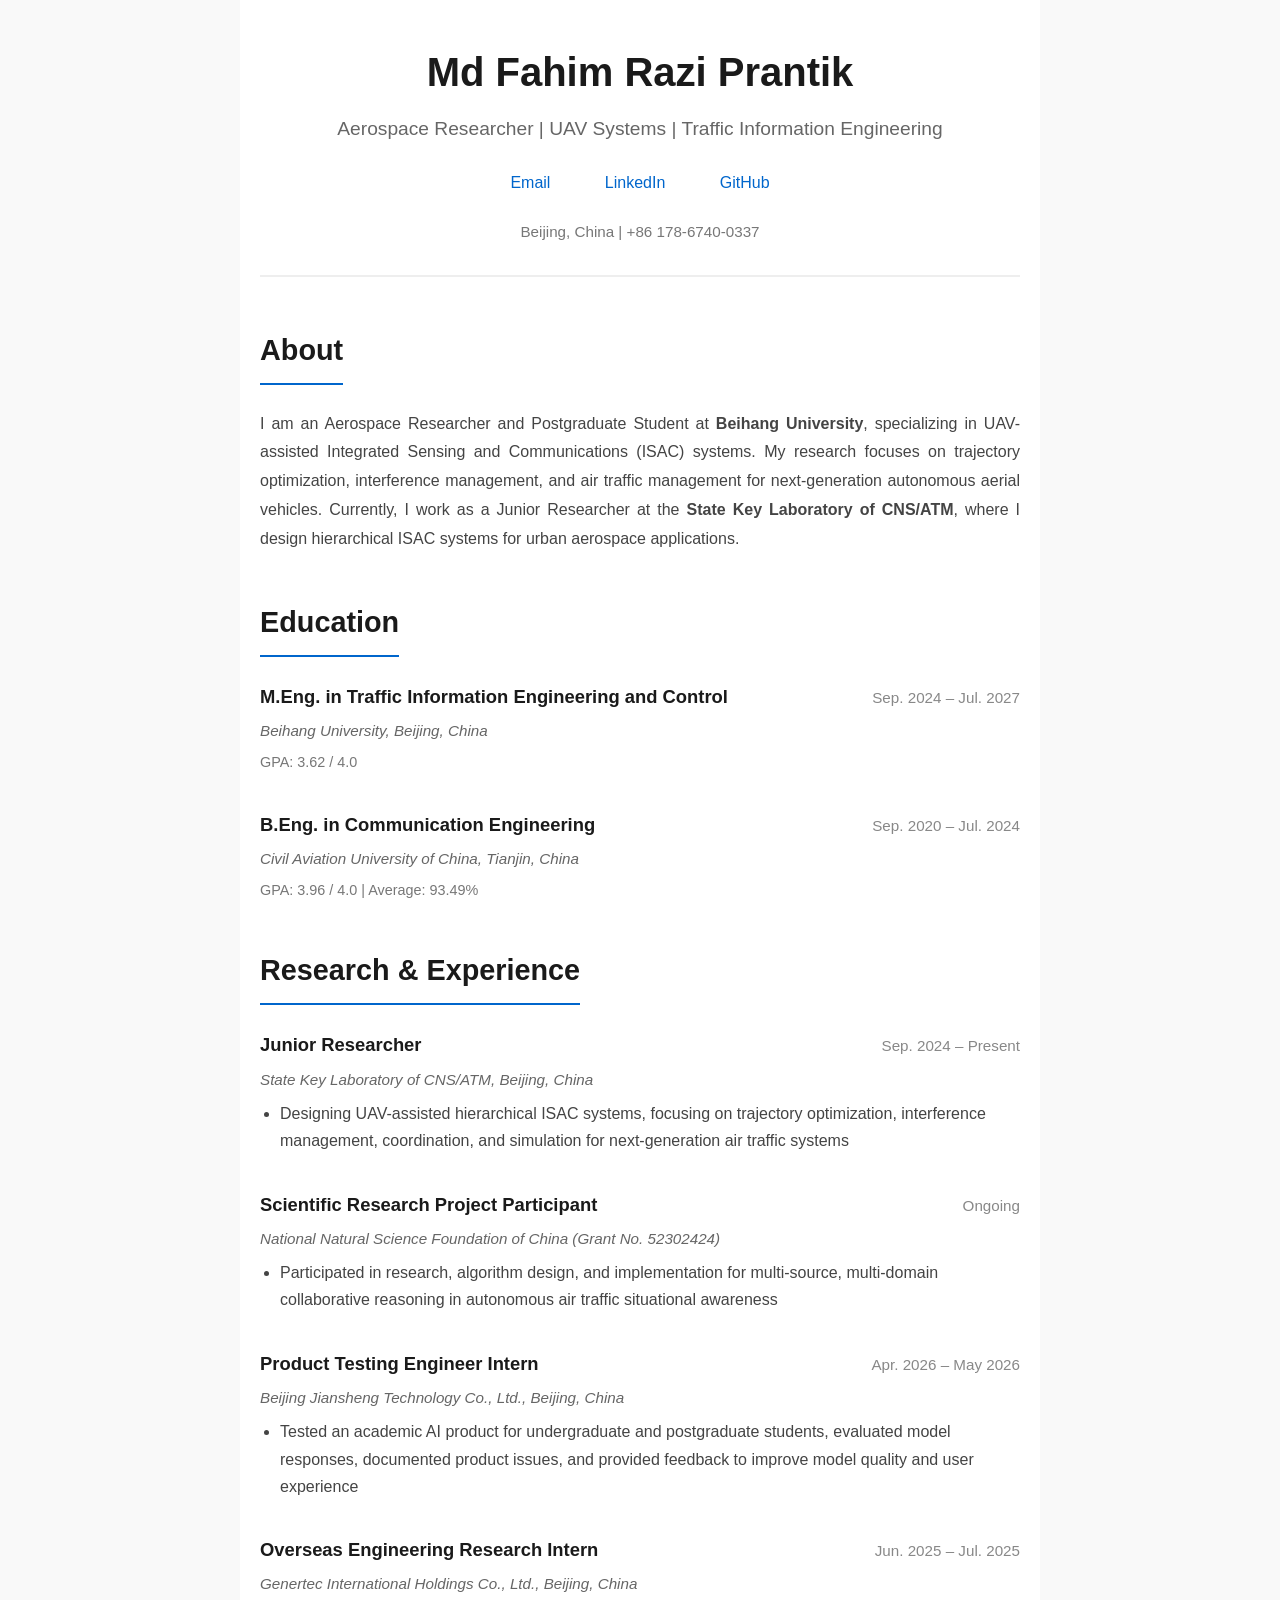
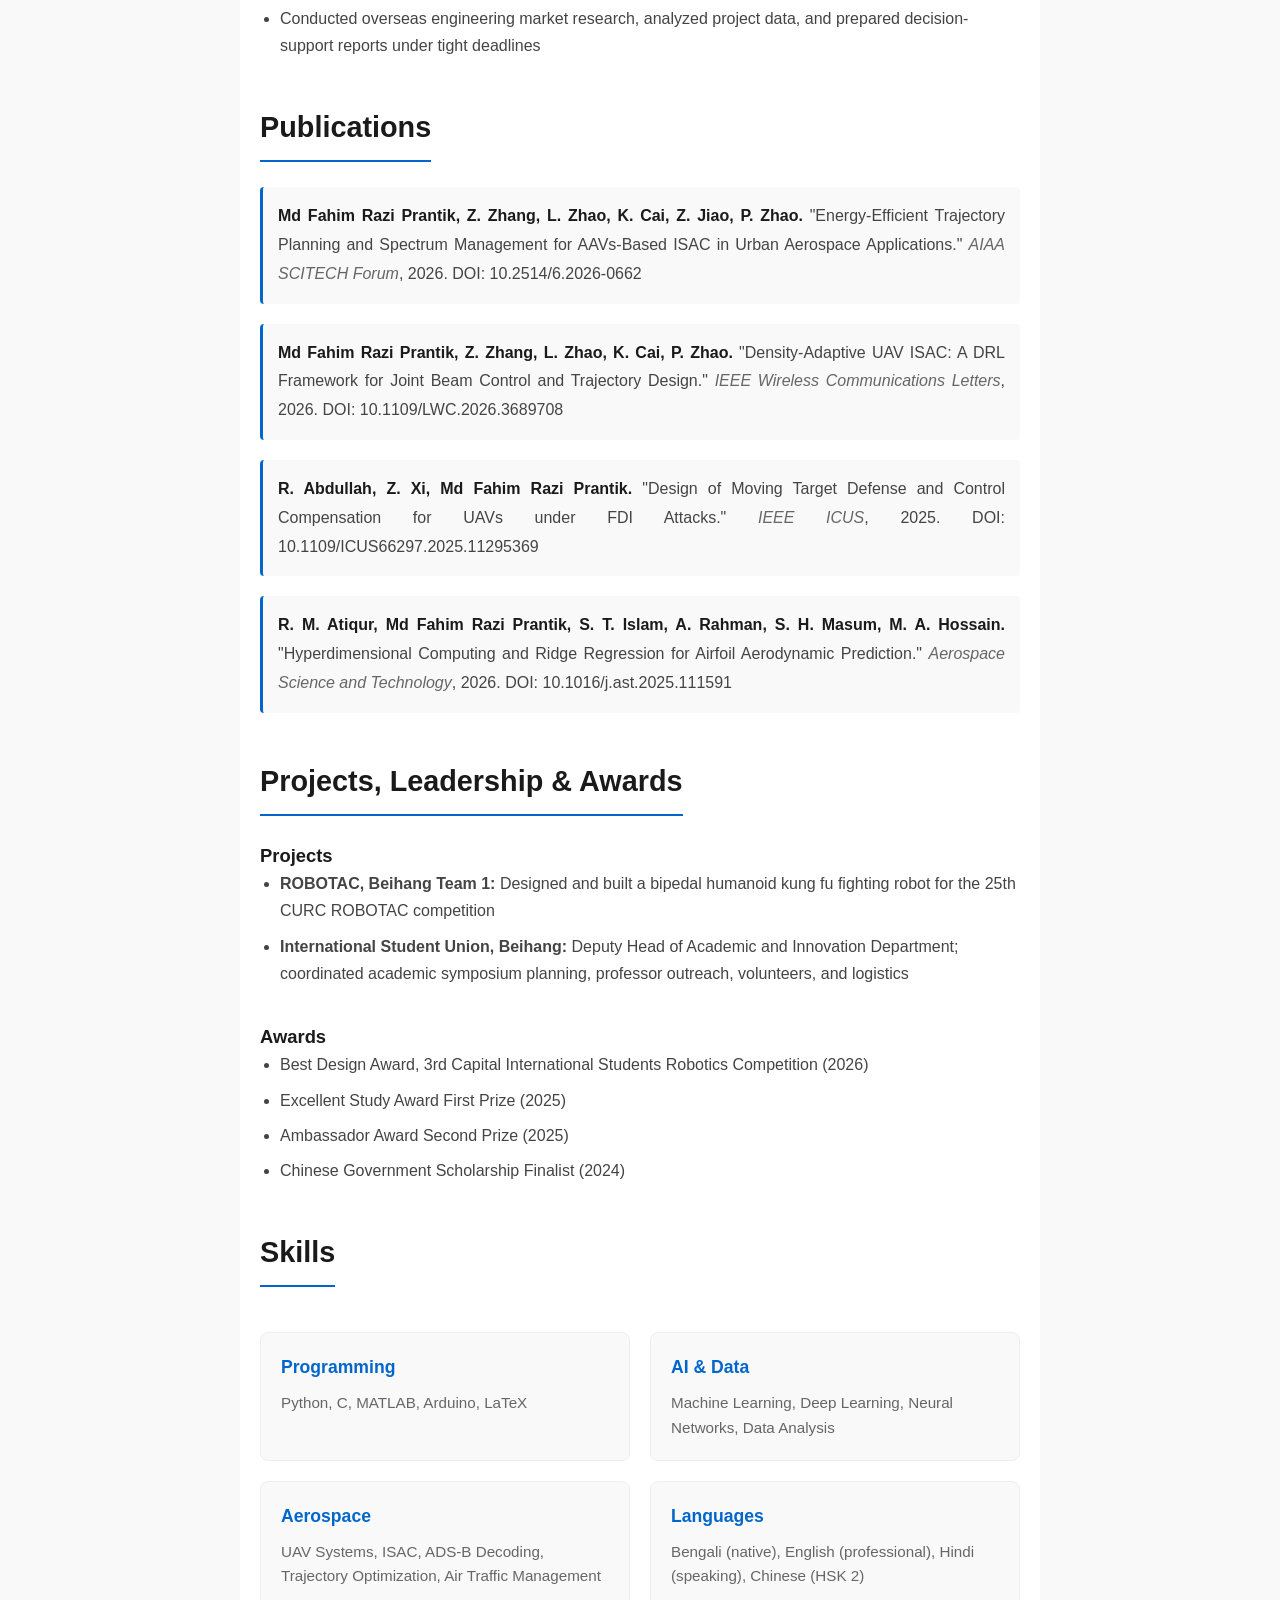
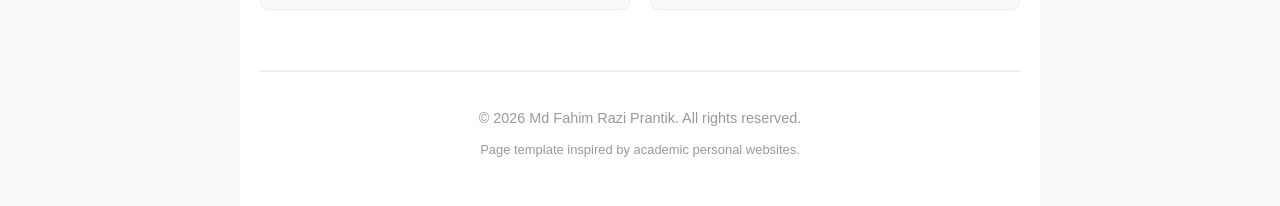
==== index.html @ c5c55640 "Initial commit: Add academic personal website" ====
<!DOCTYPE html>
<html lang="en">
<head>
    <meta charset="UTF-8">
    <meta name="viewport" content="width=device-width, initial-scale=1.0">
    <title>Md Fahim Razi Prantik - Aerospace Researcher</title>
    <link rel="stylesheet" href="style.css">
</head>
<body>
    <div class="container">
        <!-- Header -->
        <header class="header">
            <h1>Md Fahim Razi Prantik</h1>
            <p class="title">Aerospace Researcher | UAV Systems | Traffic Information Engineering</p>
            <nav class="nav-links">
                <a href="mailto:fahimraziprantik@gmail.com">Email</a>
                <a href="https://www.linkedin.com/in/fahimraziprantik" target="_blank">LinkedIn</a>
                <a href="https://github.com" target="_blank">GitHub</a>
            </nav>
            <p class="contact-info">Beijing, China | +86 178-6740-0337</p>
        </header>

        <!-- About Section -->
        <section class="section">
            <h2>About</h2>
            <p>I am an Aerospace Researcher and Postgraduate Student at <strong>Beihang University</strong>, specializing in UAV-assisted Integrated Sensing and Communications (ISAC) systems. My research focuses on trajectory optimization, interference management, and air traffic management for next-generation autonomous aerial vehicles. Currently, I work as a Junior Researcher at the <strong>State Key Laboratory of CNS/ATM</strong>, where I design hierarchical ISAC systems for urban aerospace applications.</p>
        </section>

        <!-- Education Section -->
        <section class="section">
            <h2>Education</h2>
            <div class="entry">
                <div class="entry-header">
                    <h3>M.Eng. in Traffic Information Engineering and Control</h3>
                    <span class="date">Sep. 2024 – Jul. 2027</span>
                </div>
                <p class="institution">Beihang University, Beijing, China</p>
                <p class="details">GPA: 3.62 / 4.0</p>
            </div>
            <div class="entry">
                <div class="entry-header">
                    <h3>B.Eng. in Communication Engineering</h3>
                    <span class="date">Sep. 2020 – Jul. 2024</span>
                </div>
                <p class="institution">Civil Aviation University of China, Tianjin, China</p>
                <p class="details">GPA: 3.96 / 4.0 | Average: 93.49%</p>
            </div>
        </section>

        <!-- Research & Experience Section -->
        <section class="section">
            <h2>Research & Experience</h2>
            
            <div class="entry">
                <div class="entry-header">
                    <h3>Junior Researcher</h3>
                    <span class="date">Sep. 2024 – Present</span>
                </div>
                <p class="institution">State Key Laboratory of CNS/ATM, Beijing, China</p>
                <ul>
                    <li>Designing UAV-assisted hierarchical ISAC systems, focusing on trajectory optimization, interference management, coordination, and simulation for next-generation air traffic systems</li>
                </ul>
            </div>

            <div class="entry">
                <div class="entry-header">
                    <h3>Scientific Research Project Participant</h3>
                    <span class="date">Ongoing</span>
                </div>
                <p class="institution">National Natural Science Foundation of China (Grant No. 52302424)</p>
                <ul>
                    <li>Participated in research, algorithm design, and implementation for multi-source, multi-domain collaborative reasoning in autonomous air traffic situational awareness</li>
                </ul>
            </div>

            <div class="entry">
                <div class="entry-header">
                    <h3>Product Testing Engineer Intern</h3>
                    <span class="date">Apr. 2026 – May 2026</span>
                </div>
                <p class="institution">Beijing Jiansheng Technology Co., Ltd., Beijing, China</p>
                <ul>
                    <li>Tested an academic AI product for undergraduate and postgraduate students, evaluated model responses, documented product issues, and provided feedback to improve model quality and user experience</li>
                </ul>
            </div>

            <div class="entry">
                <div class="entry-header">
                    <h3>Overseas Engineering Research Intern</h3>
                    <span class="date">Jun. 2025 – Jul. 2025</span>
                </div>
                <p class="institution">Genertec International Holdings Co., Ltd., Beijing, China</p>
                <ul>
                    <li>Conducted overseas engineering market research, analyzed project data, and prepared decision-support reports under tight deadlines</li>
                </ul>
            </div>
        </section>

        <!-- Publications Section -->
        <section class="section">
            <h2>Publications</h2>
            <div class="publication">
                <p><strong>Md Fahim Razi Prantik, Z. Zhang, L. Zhao, K. Cai, Z. Jiao, P. Zhao.</strong> "Energy-Efficient Trajectory Planning and Spectrum Management for AAVs-Based ISAC in Urban Aerospace Applications." <em>AIAA SCITECH Forum</em>, 2026. DOI: 10.2514/6.2026-0662</p>
            </div>
            <div class="publication">
                <p><strong>Md Fahim Razi Prantik, Z. Zhang, L. Zhao, K. Cai, P. Zhao.</strong> "Density-Adaptive UAV ISAC: A DRL Framework for Joint Beam Control and Trajectory Design." <em>IEEE Wireless Communications Letters</em>, 2026. DOI: 10.1109/LWC.2026.3689708</p>
            </div>
            <div class="publication">
                <p><strong>R. Abdullah, Z. Xi, Md Fahim Razi Prantik.</strong> "Design of Moving Target Defense and Control Compensation for UAVs under FDI Attacks." <em>IEEE ICUS</em>, 2025. DOI: 10.1109/ICUS66297.2025.11295369</p>
            </div>
            <div class="publication">
                <p><strong>R. M. Atiqur, Md Fahim Razi Prantik, S. T. Islam, A. Rahman, S. H. Masum, M. A. Hossain.</strong> "Hyperdimensional Computing and Ridge Regression for Airfoil Aerodynamic Prediction." <em>Aerospace Science and Technology</em>, 2026. DOI: 10.1016/j.ast.2025.111591</p>
            </div>
        </section>

        <!-- Projects, Leadership & Awards -->
        <section class="section">
            <h2>Projects, Leadership & Awards</h2>
            <div class="entry">
                <h3>Projects</h3>
                <ul>
                    <li><strong>ROBOTAC, Beihang Team 1:</strong> Designed and built a bipedal humanoid kung fu fighting robot for the 25th CURC ROBOTAC competition</li>
                    <li><strong>International Student Union, Beihang:</strong> Deputy Head of Academic and Innovation Department; coordinated academic symposium planning, professor outreach, volunteers, and logistics</li>
                </ul>
            </div>
            <div class="entry">
                <h3>Awards</h3>
                <ul>
                    <li>Best Design Award, 3rd Capital International Students Robotics Competition (2026)</li>
                    <li>Excellent Study Award First Prize (2025)</li>
                    <li>Ambassador Award Second Prize (2025)</li>
                    <li>Chinese Government Scholarship Finalist (2024)</li>
                </ul>
            </div>
        </section>

        <!-- Skills Section -->
        <section class="section">
            <h2>Skills</h2>
            <div class="skills-grid">
                <div class="skill-category">
                    <h3>Programming</h3>
                    <p>Python, C, MATLAB, Arduino, LaTeX</p>
                </div>
                <div class="skill-category">
                    <h3>AI & Data</h3>
                    <p>Machine Learning, Deep Learning, Neural Networks, Data Analysis</p>
                </div>
                <div class="skill-category">
                    <h3>Aerospace</h3>
                    <p>UAV Systems, ISAC, ADS-B Decoding, Trajectory Optimization, Air Traffic Management</p>
                </div>
                <div class="skill-category">
                    <h3>Languages</h3>
                    <p>Bengali (native), English (professional), Hindi (speaking), Chinese (HSK 2)</p>
                </div>
            </div>
        </section>

        <!-- Footer -->
        <footer class="footer">
            <p>© 2026 Md Fahim Razi Prantik. All rights reserved.</p>
            <p style="font-size: 0.9em; color: #999; margin-top: 10px;">Page template inspired by academic personal websites.</p>
        </footer>
    </div>
</body>
</html>
---- style.css ----
/* Reset and Base Styles */
* {
    margin: 0;
    padding: 0;
    box-sizing: border-box;
}

body {
    font-family: 'Segoe UI', Tahoma, Geneva, Verdana, sans-serif;
    line-height: 1.6;
    color: #333;
    background-color: #f9f9f9;
}

a {
    color: #0066cc;
    text-decoration: none;
    transition: color 0.3s ease;
}

a:hover {
    color: #0052a3;
    text-decoration: underline;
}

/* Container */
.container {
    max-width: 800px;
    margin: 0 auto;
    padding: 40px 20px;
    background-color: white;
    min-height: 100vh;
}

/* Header */
.header {
    text-align: center;
    margin-bottom: 50px;
    padding-bottom: 30px;
    border-bottom: 2px solid #eee;
}

.header h1 {
    font-size: 2.5em;
    margin-bottom: 10px;
    color: #1a1a1a;
    font-weight: 600;
}

.header .title {
    font-size: 1.2em;
    color: #666;
    margin-bottom: 20px;
    font-weight: 500;
}

.nav-links {
    margin: 20px 0;
}

.nav-links a {
    margin: 0 15px;
    font-size: 1em;
    display: inline-block;
    padding: 5px 10px;
    border-radius: 4px;
    transition: background-color 0.3s ease;
}

.nav-links a:hover {
    background-color: #f0f0f0;
    text-decoration: none;
}

.contact-info {
    font-size: 0.95em;
    color: #777;
    margin-top: 15px;
}

/* Sections */
.section {
    margin-bottom: 45px;
}

.section h2 {
    font-size: 1.8em;
    margin-bottom: 25px;
    color: #1a1a1a;
    padding-bottom: 10px;
    border-bottom: 2px solid #0066cc;
    display: inline-block;
}

.section > p {
    text-align: justify;
    line-height: 1.8;
    margin-bottom: 15px;
    color: #444;
}

/* Entry (Education, Experience) */
.entry {
    margin-bottom: 35px;
    padding-left: 0;
}

.entry-header {
    display: flex;
    justify-content: space-between;
    align-items: baseline;
    margin-bottom: 8px;
    flex-wrap: wrap;
    gap: 15px;
}

.entry h3 {
    font-size: 1.15em;
    color: #1a1a1a;
    font-weight: 600;
}

.entry .date {
    font-size: 0.95em;
    color: #888;
    white-space: nowrap;
}

.entry .institution {
    font-size: 0.95em;
    color: #666;
    font-style: italic;
    margin-bottom: 8px;
}

.entry .details {
    font-size: 0.9em;
    color: #777;
    margin-bottom: 10px;
}

.entry ul {
    margin-left: 20px;
    margin-bottom: 15px;
}

.entry li {
    margin-bottom: 8px;
    line-height: 1.7;
    color: #444;
}

/* Publications */
.publication {
    margin-bottom: 20px;
    padding: 15px;
    background-color: #f9f9f9;
    border-left: 3px solid #0066cc;
    border-radius: 4px;
    line-height: 1.8;
}

.publication p {
    color: #444;
    margin: 0;
    text-align: justify;
}

.publication strong {
    color: #1a1a1a;
}

.publication em {
    font-style: italic;
    color: #666;
}

/* Skills Grid */
.skills-grid {
    display: grid;
    grid-template-columns: repeat(auto-fit, minmax(250px, 1fr));
    gap: 20px;
    margin-top: 20px;
}

.skill-category {
    background-color: #f9f9f9;
    padding: 20px;
    border-radius: 8px;
    border: 1px solid #eee;
    transition: box-shadow 0.3s ease;
}

.skill-category:hover {
    box-shadow: 0 4px 12px rgba(0, 102, 204, 0.15);
}

.skill-category h3 {
    font-size: 1.1em;
    color: #0066cc;
    margin-bottom: 10px;
    font-weight: 600;
}

.skill-category p {
    color: #666;
    font-size: 0.95em;
    line-height: 1.6;
}

/* Footer */
.footer {
    text-align: center;
    margin-top: 60px;
    padding-top: 30px;
    border-top: 2px solid #eee;
    color: #999;
    font-size: 0.9em;
}

.footer p {
    margin: 5px 0;
}

/* Responsive Design */
@media (max-width: 768px) {
    .container {
        padding: 20px 15px;
    }

    .header h1 {
        font-size: 1.8em;
    }

    .header .title {
        font-size: 1em;
    }

    .nav-links a {
        margin: 0 8px;
        font-size: 0.9em;
    }

    .section h2 {
        font-size: 1.5em;
    }

    .entry-header {
        flex-direction: column;
        align-items: flex-start;
    }

    .entry .date {
        margin-top: -5px;
    }

    .skills-grid {
        grid-template-columns: 1fr;
    }
}

@media (max-width: 480px) {
    .container {
        padding: 15px 10px;
    }

    .header h1 {
        font-size: 1.5em;
    }

    .header .title {
        font-size: 0.95em;
    }

    .section h2 {
        font-size: 1.3em;
    }

    .nav-links a {
        margin: 0 5px;
        font-size: 0.85em;
    }
}
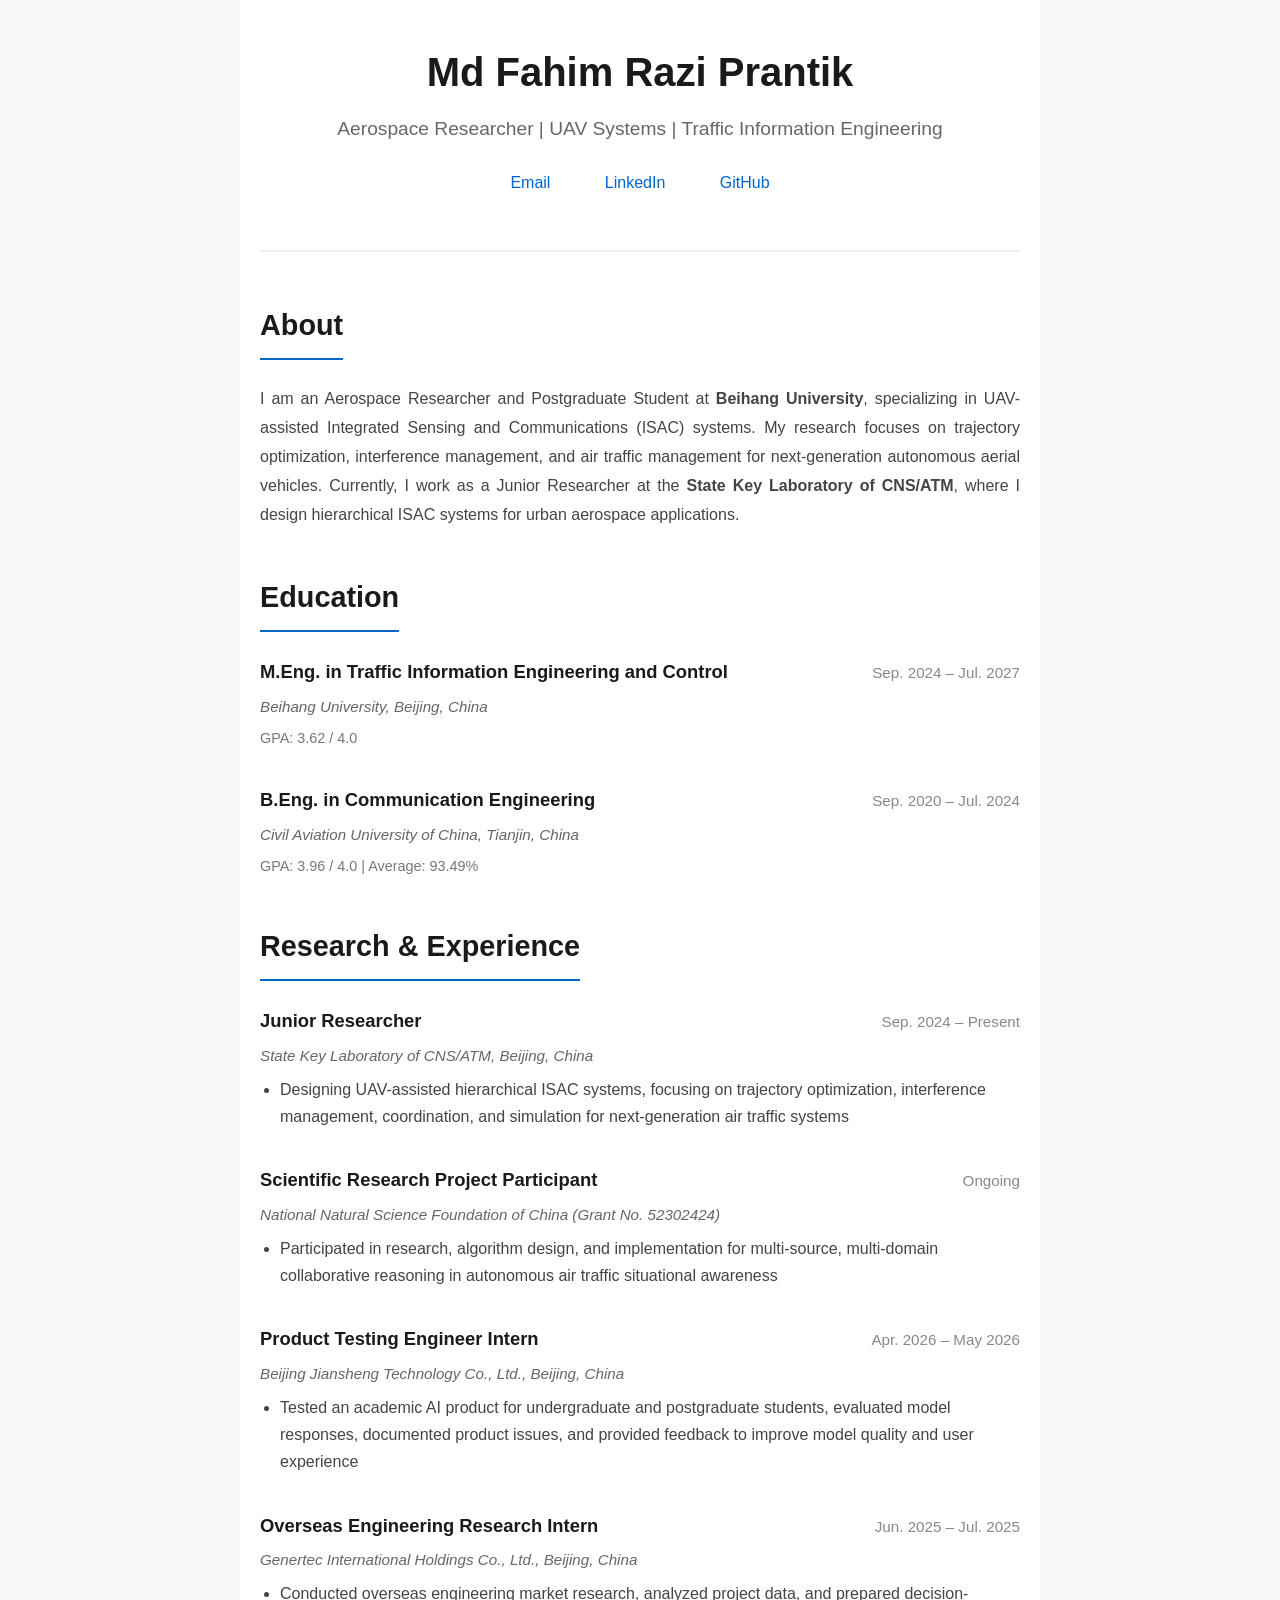
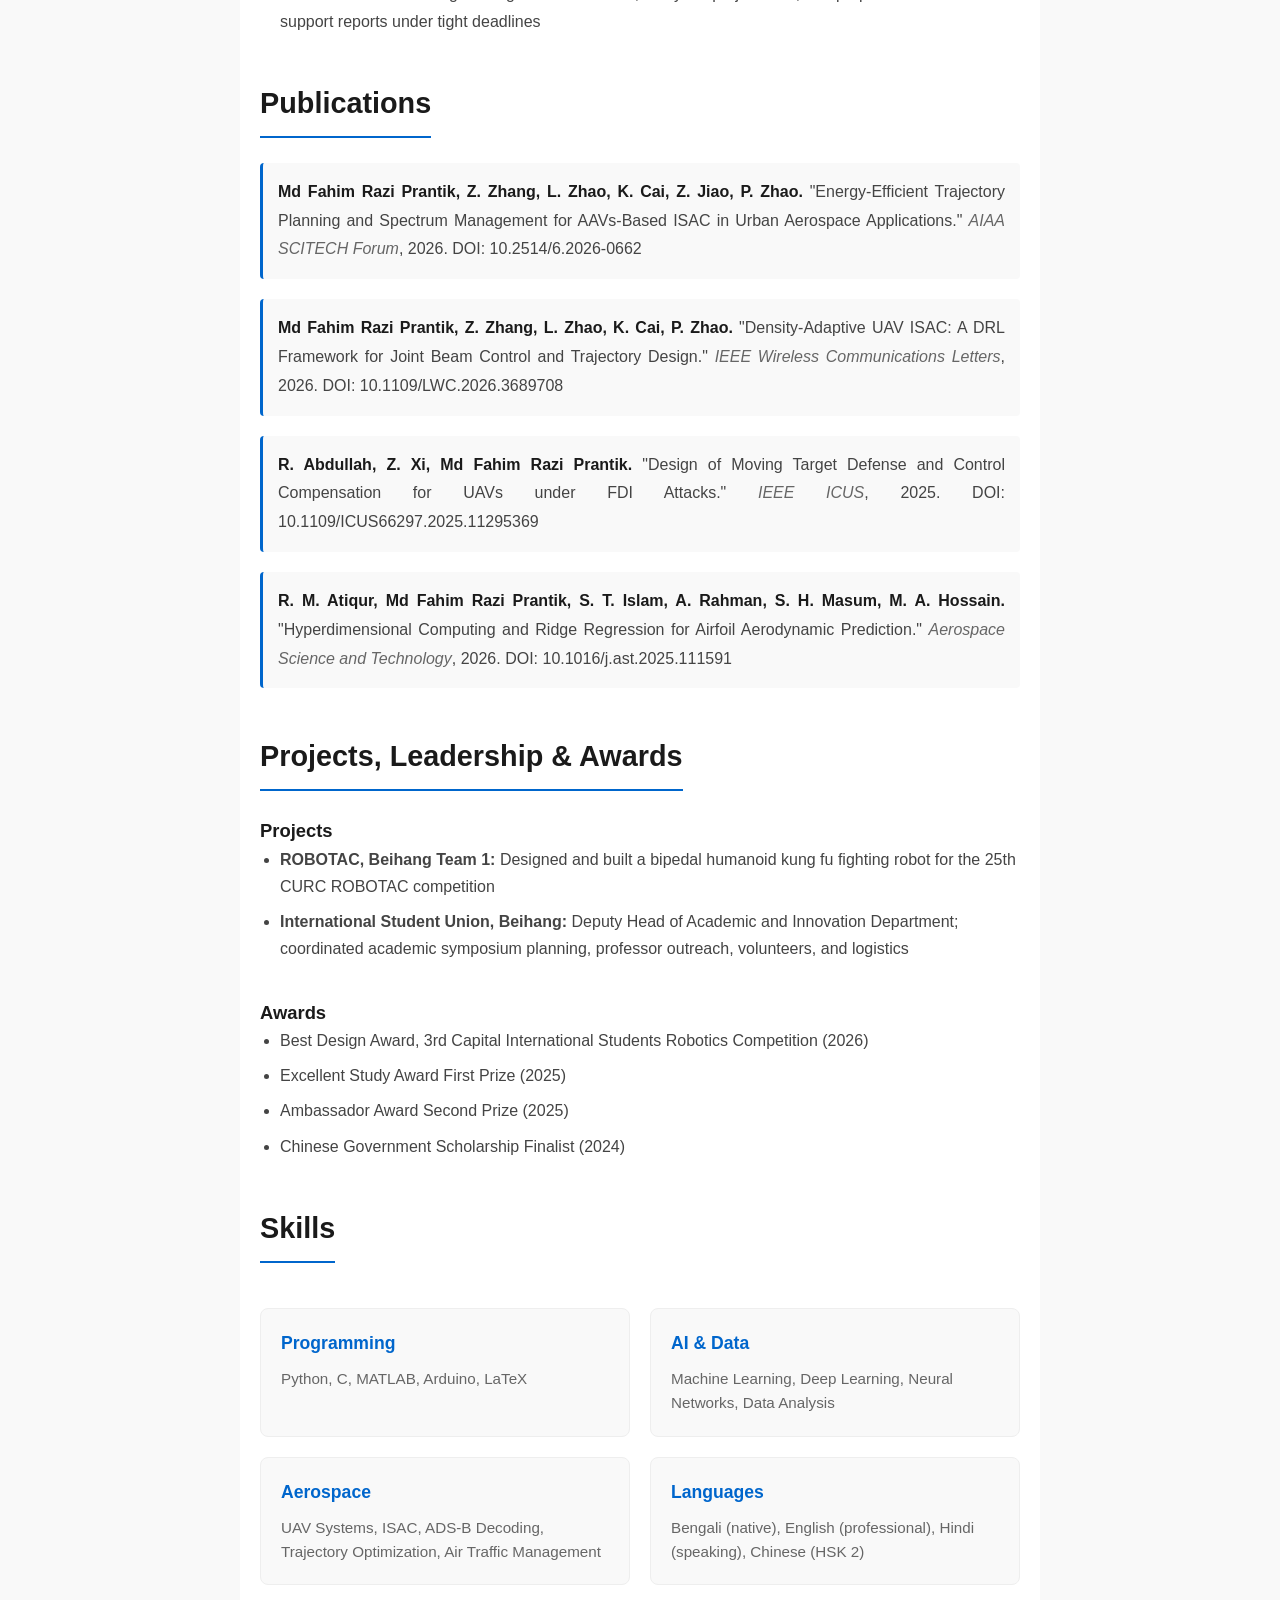
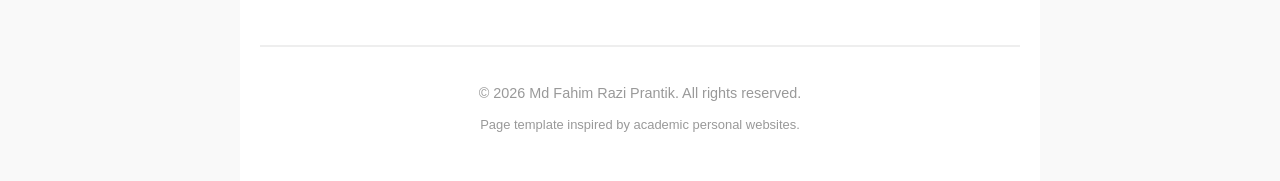
==== commit cf6db23a: "Remove phone number and location from contact info" ====
--- a/index.html
+++ b/index.html
@@ -17,7 +17,7 @@
                 <a href="https://www.linkedin.com/in/fahimraziprantik" target="_blank">LinkedIn</a>
                 <a href="https://github.com" target="_blank">GitHub</a>
             </nav>
-            <p class="contact-info">Beijing, China | +86 178-6740-0337</p>
+
         </header>
 
         <!-- About Section -->
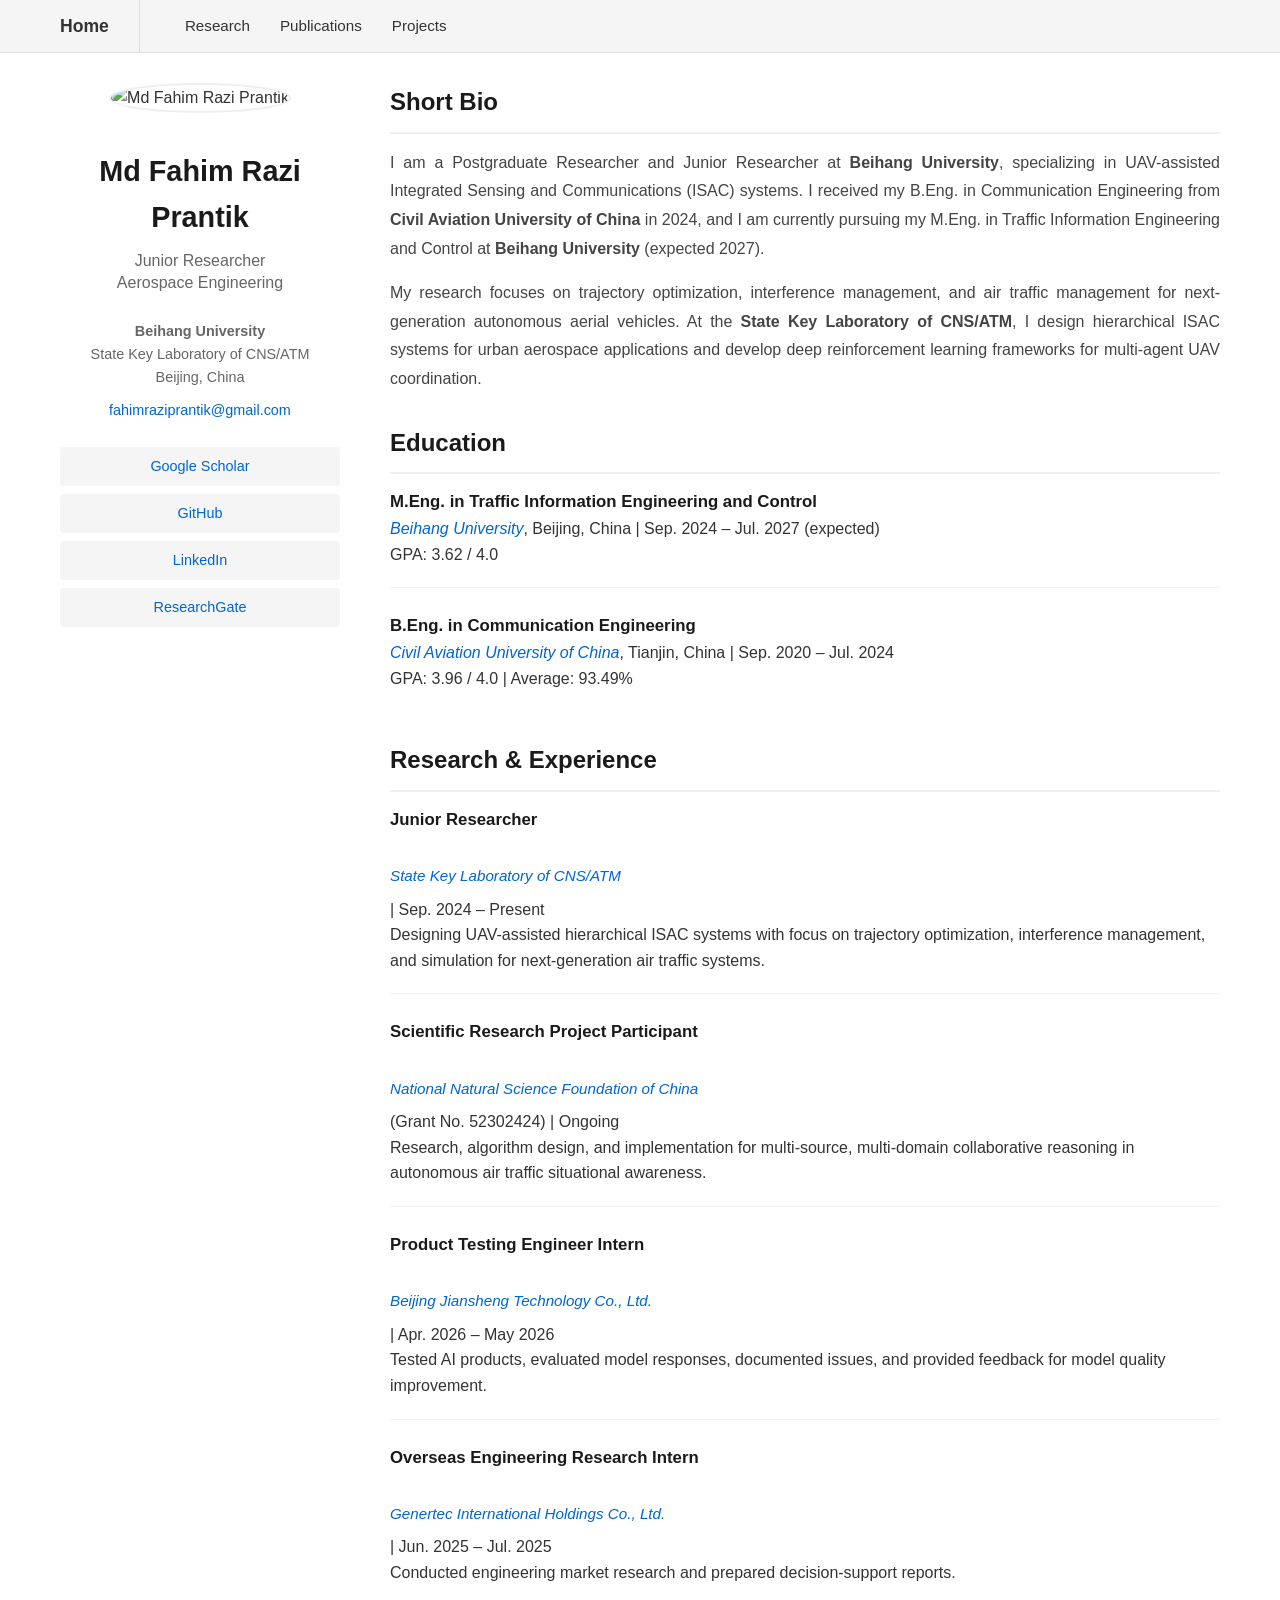
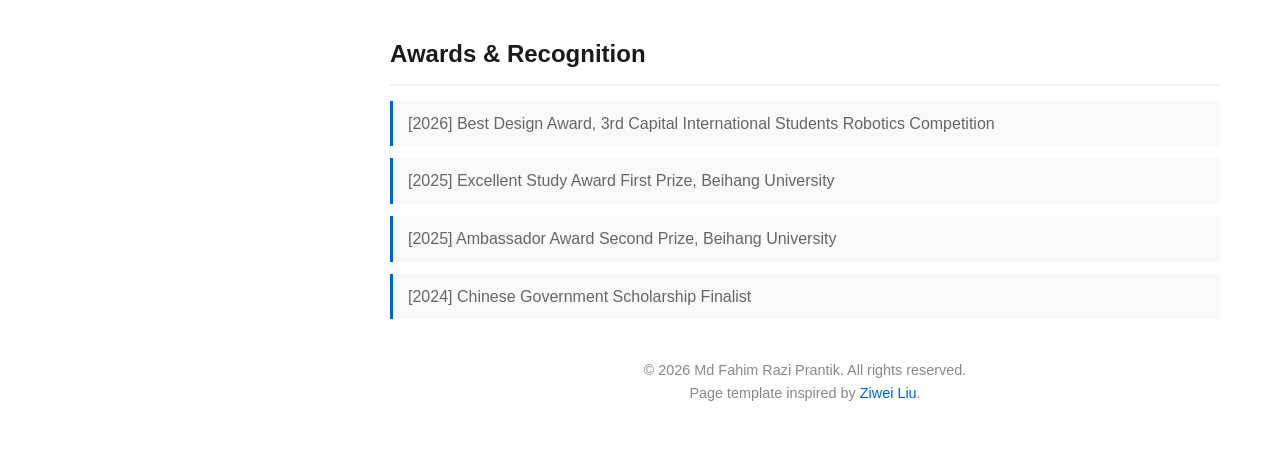
==== commit 007e490c: "Redesign website with Zhaolin-style two-column layout" ====
--- a/index.html
+++ b/index.html
@@ -7,161 +7,102 @@
     <link rel="stylesheet" href="style.css">
 </head>
 <body>
-    <div class="container">
-        <!-- Header -->
-        <header class="header">
+    <!-- Navigation -->
+    <nav class="navbar">
+        <div class="nav-container">
+            <a href="index.html" class="nav-brand">Home</a>
+            <a href="research.html" class="nav-item">Research</a>
+            <a href="publications.html" class="nav-item">Publications</a>
+            <a href="projects.html" class="nav-item">Projects</a>
+        </div>
+    </nav>
+
+    <div class="main-container">
+        <!-- Sidebar with Profile -->
+        <aside class="sidebar">
+            <img src="profile.jpg" alt="Md Fahim Razi Prantik" class="profile-image">
             <h1>Md Fahim Razi Prantik</h1>
-            <p class="title">Aerospace Researcher | UAV Systems | Traffic Information Engineering</p>
-            <nav class="nav-links">
-                <a href="mailto:fahimraziprantik@gmail.com">Email</a>
+            <p class="position">Junior Researcher<br>Aerospace Engineering</p>
+            <div class="contact-section">
+                <p><strong>Beihang University</strong><br>State Key Laboratory of CNS/ATM<br>Beijing, China</p>
+                <p><a href="mailto:fahimraziprantik@gmail.com">fahimraziprantik@gmail.com</a></p>
+            </div>
+            <div class="social-links">
+                <a href="https://scholar.google.com" target="_blank">Google Scholar</a>
+                <a href="https://github.com/La-qi" target="_blank">GitHub</a>
                 <a href="https://www.linkedin.com/in/fahimraziprantik" target="_blank">LinkedIn</a>
-                <a href="https://github.com" target="_blank">GitHub</a>
-            </nav>
+                <a href="https://www.researchgate.net" target="_blank">ResearchGate</a>
+            </div>
+        </aside>
 
-        </header>
+        <!-- Main Content -->
+        <main class="content">
+            <section id="bio">
+                <h2>Short Bio</h2>
+                <p>I am a Postgraduate Researcher and Junior Researcher at <strong>Beihang University</strong>, specializing in UAV-assisted Integrated Sensing and Communications (ISAC) systems. I received my B.Eng. in Communication Engineering from <strong>Civil Aviation University of China</strong> in 2024, and I am currently pursuing my M.Eng. in Traffic Information Engineering and Control at <strong>Beihang University</strong> (expected 2027).</p>
+                
+                <p>My research focuses on trajectory optimization, interference management, and air traffic management for next-generation autonomous aerial vehicles. At the <strong>State Key Laboratory of CNS/ATM</strong>, I design hierarchical ISAC systems for urban aerospace applications and develop deep reinforcement learning frameworks for multi-agent UAV coordination.</p>
+            </section>
 
-        <!-- About Section -->
-        <section class="section">
-            <h2>About</h2>
-            <p>I am an Aerospace Researcher and Postgraduate Student at <strong>Beihang University</strong>, specializing in UAV-assisted Integrated Sensing and Communications (ISAC) systems. My research focuses on trajectory optimization, interference management, and air traffic management for next-generation autonomous aerial vehicles. Currently, I work as a Junior Researcher at the <strong>State Key Laboratory of CNS/ATM</strong>, where I design hierarchical ISAC systems for urban aerospace applications.</p>
-        </section>
+            <section id="education">
+                <h2>Education</h2>
+                <ul class="education-list">
+                    <li>
+                        <strong>M.Eng. in Traffic Information Engineering and Control</strong><br>
+                        <em>Beihang University</em>, Beijing, China | Sep. 2024 – Jul. 2027 (expected)<br>
+                        GPA: 3.62 / 4.0
+                    </li>
+                    <li>
+                        <strong>B.Eng. in Communication Engineering</strong><br>
+                        <em>Civil Aviation University of China</em>, Tianjin, China | Sep. 2020 – Jul. 2024<br>
+                        GPA: 3.96 / 4.0 | Average: 93.49%
+                    </li>
+                </ul>
+            </section>
 
-        <!-- Education Section -->
-        <section class="section">
-            <h2>Education</h2>
-            <div class="entry">
-                <div class="entry-header">
-                    <h3>M.Eng. in Traffic Information Engineering and Control</h3>
-                    <span class="date">Sep. 2024 – Jul. 2027</span>
-                </div>
-                <p class="institution">Beihang University, Beijing, China</p>
-                <p class="details">GPA: 3.62 / 4.0</p>
-            </div>
-            <div class="entry">
-                <div class="entry-header">
-                    <h3>B.Eng. in Communication Engineering</h3>
-                    <span class="date">Sep. 2020 – Jul. 2024</span>
-                </div>
-                <p class="institution">Civil Aviation University of China, Tianjin, China</p>
-                <p class="details">GPA: 3.96 / 4.0 | Average: 93.49%</p>
-            </div>
-        </section>
+            <section id="experience">
+                <h2>Research & Experience</h2>
+                <ul class="experience-list">
+                    <li>
+                        <strong>Junior Researcher</strong><br>
+                        <em>State Key Laboratory of CNS/ATM</em> | Sep. 2024 – Present<br>
+                        Designing UAV-assisted hierarchical ISAC systems with focus on trajectory optimization, interference management, and simulation for next-generation air traffic systems.
+                    </li>
+                    <li>
+                        <strong>Scientific Research Project Participant</strong><br>
+                        <em>National Natural Science Foundation of China</em> (Grant No. 52302424) | Ongoing<br>
+                        Research, algorithm design, and implementation for multi-source, multi-domain collaborative reasoning in autonomous air traffic situational awareness.
+                    </li>
+                    <li>
+                        <strong>Product Testing Engineer Intern</strong><br>
+                        <em>Beijing Jiansheng Technology Co., Ltd.</em> | Apr. 2026 – May 2026<br>
+                        Tested AI products, evaluated model responses, documented issues, and provided feedback for model quality improvement.
+                    </li>
+                    <li>
+                        <strong>Overseas Engineering Research Intern</strong><br>
+                        <em>Genertec International Holdings Co., Ltd.</em> | Jun. 2025 – Jul. 2025<br>
+                        Conducted engineering market research and prepared decision-support reports.
+                    </li>
+                </ul>
+            </section>
 
-        <!-- Research & Experience Section -->
-        <section class="section">
-            <h2>Research & Experience</h2>
-            
-            <div class="entry">
-                <div class="entry-header">
-                    <h3>Junior Researcher</h3>
-                    <span class="date">Sep. 2024 – Present</span>
-                </div>
-                <p class="institution">State Key Laboratory of CNS/ATM, Beijing, China</p>
-                <ul>
-                    <li>Designing UAV-assisted hierarchical ISAC systems, focusing on trajectory optimization, interference management, coordination, and simulation for next-generation air traffic systems</li>
+            <section id="awards">
+                <h2>Awards & Recognition</h2>
+                <ul class="awards-list">
+                    <li>[2026] Best Design Award, 3rd Capital International Students Robotics Competition</li>
+                    <li>[2025] Excellent Study Award First Prize, Beihang University</li>
+                    <li>[2025] Ambassador Award Second Prize, Beihang University</li>
+                    <li>[2024] Chinese Government Scholarship Finalist</li>
                 </ul>
-            </div>
+            </section>
 
-            <div class="entry">
-                <div class="entry-header">
-                    <h3>Scientific Research Project Participant</h3>
-                    <span class="date">Ongoing</span>
-                </div>
-                <p class="institution">National Natural Science Foundation of China (Grant No. 52302424)</p>
-                <ul>
-                    <li>Participated in research, algorithm design, and implementation for multi-source, multi-domain collaborative reasoning in autonomous air traffic situational awareness</li>
-                </ul>
-            </div>
-
-            <div class="entry">
-                <div class="entry-header">
-                    <h3>Product Testing Engineer Intern</h3>
-                    <span class="date">Apr. 2026 – May 2026</span>
-                </div>
-                <p class="institution">Beijing Jiansheng Technology Co., Ltd., Beijing, China</p>
-                <ul>
-                    <li>Tested an academic AI product for undergraduate and postgraduate students, evaluated model responses, documented product issues, and provided feedback to improve model quality and user experience</li>
-                </ul>
-            </div>
-
-            <div class="entry">
-                <div class="entry-header">
-                    <h3>Overseas Engineering Research Intern</h3>
-                    <span class="date">Jun. 2025 – Jul. 2025</span>
-                </div>
-                <p class="institution">Genertec International Holdings Co., Ltd., Beijing, China</p>
-                <ul>
-                    <li>Conducted overseas engineering market research, analyzed project data, and prepared decision-support reports under tight deadlines</li>
-                </ul>
-            </div>
-        </section>
-
-        <!-- Publications Section -->
-        <section class="section">
-            <h2>Publications</h2>
-            <div class="publication">
-                <p><strong>Md Fahim Razi Prantik, Z. Zhang, L. Zhao, K. Cai, Z. Jiao, P. Zhao.</strong> "Energy-Efficient Trajectory Planning and Spectrum Management for AAVs-Based ISAC in Urban Aerospace Applications." <em>AIAA SCITECH Forum</em>, 2026. DOI: 10.2514/6.2026-0662</p>
-            </div>
-            <div class="publication">
-                <p><strong>Md Fahim Razi Prantik, Z. Zhang, L. Zhao, K. Cai, P. Zhao.</strong> "Density-Adaptive UAV ISAC: A DRL Framework for Joint Beam Control and Trajectory Design." <em>IEEE Wireless Communications Letters</em>, 2026. DOI: 10.1109/LWC.2026.3689708</p>
-            </div>
-            <div class="publication">
-                <p><strong>R. Abdullah, Z. Xi, Md Fahim Razi Prantik.</strong> "Design of Moving Target Defense and Control Compensation for UAVs under FDI Attacks." <em>IEEE ICUS</em>, 2025. DOI: 10.1109/ICUS66297.2025.11295369</p>
-            </div>
-            <div class="publication">
-                <p><strong>R. M. Atiqur, Md Fahim Razi Prantik, S. T. Islam, A. Rahman, S. H. Masum, M. A. Hossain.</strong> "Hyperdimensional Computing and Ridge Regression for Airfoil Aerodynamic Prediction." <em>Aerospace Science and Technology</em>, 2026. DOI: 10.1016/j.ast.2025.111591</p>
-            </div>
-        </section>
-
-        <!-- Projects, Leadership & Awards -->
-        <section class="section">
-            <h2>Projects, Leadership & Awards</h2>
-            <div class="entry">
-                <h3>Projects</h3>
-                <ul>
-                    <li><strong>ROBOTAC, Beihang Team 1:</strong> Designed and built a bipedal humanoid kung fu fighting robot for the 25th CURC ROBOTAC competition</li>
-                    <li><strong>International Student Union, Beihang:</strong> Deputy Head of Academic and Innovation Department; coordinated academic symposium planning, professor outreach, volunteers, and logistics</li>
-                </ul>
-            </div>
-            <div class="entry">
-                <h3>Awards</h3>
-                <ul>
-                    <li>Best Design Award, 3rd Capital International Students Robotics Competition (2026)</li>
-                    <li>Excellent Study Award First Prize (2025)</li>
-                    <li>Ambassador Award Second Prize (2025)</li>
-                    <li>Chinese Government Scholarship Finalist (2024)</li>
-                </ul>
-            </div>
-        </section>
-
-        <!-- Skills Section -->
-        <section class="section">
-            <h2>Skills</h2>
-            <div class="skills-grid">
-                <div class="skill-category">
-                    <h3>Programming</h3>
-                    <p>Python, C, MATLAB, Arduino, LaTeX</p>
-                </div>
-                <div class="skill-category">
-                    <h3>AI & Data</h3>
-                    <p>Machine Learning, Deep Learning, Neural Networks, Data Analysis</p>
-                </div>
-                <div class="skill-category">
-                    <h3>Aerospace</h3>
-                    <p>UAV Systems, ISAC, ADS-B Decoding, Trajectory Optimization, Air Traffic Management</p>
-                </div>
-                <div class="skill-category">
-                    <h3>Languages</h3>
-                    <p>Bengali (native), English (professional), Hindi (speaking), Chinese (HSK 2)</p>
-                </div>
-            </div>
-        </section>
-
-        <!-- Footer -->
-        <footer class="footer">
-            <p>© 2026 Md Fahim Razi Prantik. All rights reserved.</p>
-            <p style="font-size: 0.9em; color: #999; margin-top: 10px;">Page template inspired by academic personal websites.</p>
-        </footer>
+            <section id="footer">
+                <p style="text-align: center; color: #888; font-size: 0.9em; margin-top: 40px;">
+                    © 2026 Md Fahim Razi Prantik. All rights reserved.<br>
+                    Page template inspired by <a href="https://liuziwei7.github.io/" target="_blank">Ziwei Liu</a>.
+                </p>
+            </section>
+        </main>
     </div>
 </body>
 </html>
--- a/style.css
+++ b/style.css
@@ -9,7 +9,7 @@
     font-family: 'Segoe UI', Tahoma, Geneva, Verdana, sans-serif;
     line-height: 1.6;
     color: #333;
-    background-color: #f9f9f9;
+    background-color: #fff;
 }
 
 a {
@@ -20,264 +20,294 @@
 
 a:hover {
     color: #0052a3;
-    text-decoration: underline;
-}
-
-/* Container */
-.container {
-    max-width: 800px;
+}
+
+/* Navigation Bar */
+.navbar {
+    background-color: #f5f5f5;
+    border-bottom: 1px solid #ddd;
+    padding: 0;
+    position: sticky;
+    top: 0;
+    z-index: 1000;
+}
+
+.nav-container {
+    max-width: 1200px;
     margin: 0 auto;
-    padding: 40px 20px;
-    background-color: white;
-    min-height: 100vh;
-}
-
-/* Header */
-.header {
+    display: flex;
+    align-items: center;
+    padding: 0 20px;
+}
+
+.nav-brand {
+    font-weight: 600;
+    font-size: 1.1em;
+    color: #333;
+    padding: 12px 0;
+    margin-right: 30px;
+    border-right: 1px solid #ddd;
+    padding-right: 30px;
+}
+
+.nav-item {
+    padding: 12px 15px;
+    color: #333;
+    font-size: 0.95em;
+    transition: background-color 0.3s ease;
+}
+
+.nav-item:hover {
+    background-color: #eee;
+    text-decoration: none;
+}
+
+/* Main Container - Two Column Layout */
+.main-container {
+    max-width: 1200px;
+    margin: 0 auto;
+    display: flex;
+    padding: 30px 20px;
+    gap: 50px;
+}
+
+/* Sidebar */
+.sidebar {
+    flex: 0 0 280px;
+    position: sticky;
+    top: 60px;
+    height: fit-content;
     text-align: center;
-    margin-bottom: 50px;
-    padding-bottom: 30px;
-    border-bottom: 2px solid #eee;
-}
-
-.header h1 {
-    font-size: 2.5em;
-    margin-bottom: 10px;
+}
+
+.profile-image {
+    width: 200px;
+    height: 200px;
+    border-radius: 50%;
+    object-fit: cover;
+    margin-bottom: 20px;
+    border: 2px solid #eee;
+}
+
+.sidebar h1 {
+    font-size: 1.8em;
+    margin: 15px 0 10px;
     color: #1a1a1a;
-    font-weight: 600;
-}
-
-.header .title {
-    font-size: 1.2em;
-    color: #666;
-    margin-bottom: 20px;
-    font-weight: 500;
-}
-
-.nav-links {
-    margin: 20px 0;
-}
-
-.nav-links a {
-    margin: 0 15px;
+}
+
+.position {
     font-size: 1em;
-    display: inline-block;
-    padding: 5px 10px;
+    color: #666;
+    margin-bottom: 25px;
+    line-height: 1.4;
+}
+
+.contact-section {
+    text-align: center;
+    margin: 25px 0;
+    font-size: 0.9em;
+    color: #666;
+}
+
+.contact-section p {
+    margin: 10px 0;
+}
+
+.contact-section a {
+    color: #0066cc;
+}
+
+.social-links {
+    display: flex;
+    flex-direction: column;
+    gap: 8px;
+    margin-top: 20px;
+}
+
+.social-links a {
+    display: block;
+    padding: 8px 12px;
+    background-color: #f5f5f5;
     border-radius: 4px;
+    font-size: 0.9em;
     transition: background-color 0.3s ease;
 }
 
-.nav-links a:hover {
-    background-color: #f0f0f0;
+.social-links a:hover {
+    background-color: #e8e8e8;
     text-decoration: none;
 }
 
-.contact-info {
-    font-size: 0.95em;
-    color: #777;
-    margin-top: 15px;
-}
-
-/* Sections */
-.section {
-    margin-bottom: 45px;
-}
-
-.section h2 {
-    font-size: 1.8em;
-    margin-bottom: 25px;
+/* Main Content */
+.content {
+    flex: 1;
+    min-width: 0;
+}
+
+.content h2 {
+    font-size: 1.5em;
+    margin-top: 30px;
+    margin-bottom: 15px;
     color: #1a1a1a;
     padding-bottom: 10px;
-    border-bottom: 2px solid #0066cc;
-    display: inline-block;
-}
-
-.section > p {
+    border-bottom: 2px solid #f0f0f0;
+}
+
+.content section {
+    margin-bottom: 30px;
+}
+
+.content > section:first-child h2 {
+    margin-top: 0;
+}
+
+/* Bio Section */
+#bio p {
     text-align: justify;
     line-height: 1.8;
     margin-bottom: 15px;
     color: #444;
 }
 
-/* Entry (Education, Experience) */
-.entry {
-    margin-bottom: 35px;
-    padding-left: 0;
-}
-
-.entry-header {
-    display: flex;
-    justify-content: space-between;
-    align-items: baseline;
+/* Education List */
+.education-list {
+    list-style: none;
+    padding: 0;
+}
+
+.education-list li {
+    margin-bottom: 25px;
+    padding-bottom: 20px;
+    border-bottom: 1px solid #f0f0f0;
+}
+
+.education-list li:last-child {
+    border-bottom: none;
+}
+
+.education-list strong {
+    font-size: 1.05em;
+    color: #1a1a1a;
+}
+
+.education-list em {
+    color: #0066cc;
+    font-style: italic;
+}
+
+.education-list em + b,
+.education-list em + br + br + b {
+    color: #666;
+    font-size: 0.9em;
+}
+
+/* Experience List */
+.experience-list {
+    list-style: none;
+    padding: 0;
+}
+
+.experience-list li {
+    margin-bottom: 25px;
+    padding-bottom: 20px;
+    border-bottom: 1px solid #f0f0f0;
+}
+
+.experience-list li:last-child {
+    border-bottom: none;
+}
+
+.experience-list strong {
+    font-size: 1.05em;
+    color: #1a1a1a;
+    display: block;
+    margin-bottom: 5px;
+}
+
+.experience-list em {
+    color: #0066cc;
+    font-style: italic;
+    display: block;
+    font-size: 0.95em;
     margin-bottom: 8px;
-    flex-wrap: wrap;
-    gap: 15px;
-}
-
-.entry h3 {
-    font-size: 1.15em;
-    color: #1a1a1a;
-    font-weight: 600;
-}
-
-.entry .date {
-    font-size: 0.95em;
-    color: #888;
-    white-space: nowrap;
-}
-
-.entry .institution {
-    font-size: 0.95em;
-    color: #666;
-    font-style: italic;
-    margin-bottom: 8px;
-}
-
-.entry .details {
-    font-size: 0.9em;
-    color: #777;
-    margin-bottom: 10px;
-}
-
-.entry ul {
-    margin-left: 20px;
-    margin-bottom: 15px;
-}
-
-.entry li {
-    margin-bottom: 8px;
-    line-height: 1.7;
-    color: #444;
-}
-
-/* Publications */
-.publication {
-    margin-bottom: 20px;
-    padding: 15px;
+}
+
+.experience-list li > *:last-child {
+    color: #666;
+    line-height: 1.6;
+}
+
+/* Awards List */
+.awards-list {
+    list-style: none;
+    padding: 0;
+}
+
+.awards-list li {
+    margin: 12px 0;
+    padding: 10px 15px;
     background-color: #f9f9f9;
     border-left: 3px solid #0066cc;
-    border-radius: 4px;
-    line-height: 1.8;
-}
-
-.publication p {
-    color: #444;
-    margin: 0;
-    text-align: justify;
-}
-
-.publication strong {
-    color: #1a1a1a;
-}
-
-.publication em {
-    font-style: italic;
-    color: #666;
-}
-
-/* Skills Grid */
-.skills-grid {
-    display: grid;
-    grid-template-columns: repeat(auto-fit, minmax(250px, 1fr));
-    gap: 20px;
-    margin-top: 20px;
-}
-
-.skill-category {
-    background-color: #f9f9f9;
-    padding: 20px;
-    border-radius: 8px;
-    border: 1px solid #eee;
-    transition: box-shadow 0.3s ease;
-}
-
-.skill-category:hover {
-    box-shadow: 0 4px 12px rgba(0, 102, 204, 0.15);
-}
-
-.skill-category h3 {
-    font-size: 1.1em;
-    color: #0066cc;
-    margin-bottom: 10px;
-    font-weight: 600;
-}
-
-.skill-category p {
-    color: #666;
-    font-size: 0.95em;
-    line-height: 1.6;
-}
-
-/* Footer */
-.footer {
-    text-align: center;
-    margin-top: 60px;
-    padding-top: 30px;
-    border-top: 2px solid #eee;
-    color: #999;
-    font-size: 0.9em;
-}
-
-.footer p {
-    margin: 5px 0;
+    color: #666;
 }
 
 /* Responsive Design */
-@media (max-width: 768px) {
-    .container {
-        padding: 20px 15px;
-    }
-
-    .header h1 {
-        font-size: 1.8em;
-    }
-
-    .header .title {
-        font-size: 1em;
-    }
-
-    .nav-links a {
-        margin: 0 8px;
-        font-size: 0.9em;
-    }
-
-    .section h2 {
-        font-size: 1.5em;
-    }
-
-    .entry-header {
+@media (max-width: 900px) {
+    .main-container {
         flex-direction: column;
-        align-items: flex-start;
-    }
-
-    .entry .date {
-        margin-top: -5px;
-    }
-
-    .skills-grid {
-        grid-template-columns: 1fr;
-    }
-}
-
-@media (max-width: 480px) {
-    .container {
+        gap: 30px;
+    }
+
+    .sidebar {
+        position: static;
+        flex: 1;
+        border-bottom: 2px solid #f0f0f0;
+        padding-bottom: 30px;
+    }
+
+    .profile-image {
+        width: 150px;
+        height: 150px;
+    }
+}
+
+@media (max-width: 600px) {
+    .main-container {
         padding: 15px 10px;
     }
 
-    .header h1 {
-        font-size: 1.5em;
-    }
-
-    .header .title {
-        font-size: 0.95em;
-    }
-
-    .section h2 {
-        font-size: 1.3em;
-    }
-
-    .nav-links a {
-        margin: 0 5px;
+    .nav-container {
+        flex-wrap: wrap;
+        padding: 0 10px;
+    }
+
+    .nav-brand {
+        margin-right: 15px;
+        padding-right: 15px;
+        flex: 0 0 auto;
+    }
+
+    .nav-item {
+        padding: 10px 8px;
         font-size: 0.85em;
     }
-}
+
+    .sidebar h1 {
+        font-size: 1.4em;
+    }
+
+    .profile-image {
+        width: 120px;
+        height: 120px;
+    }
+
+    .content h2 {
+        font-size: 1.2em;
+    }
+
+    .education-list li,
+    .experience-list li {
+        margin-bottom: 15px;
+        padding-bottom: 15px;
+    }
+}
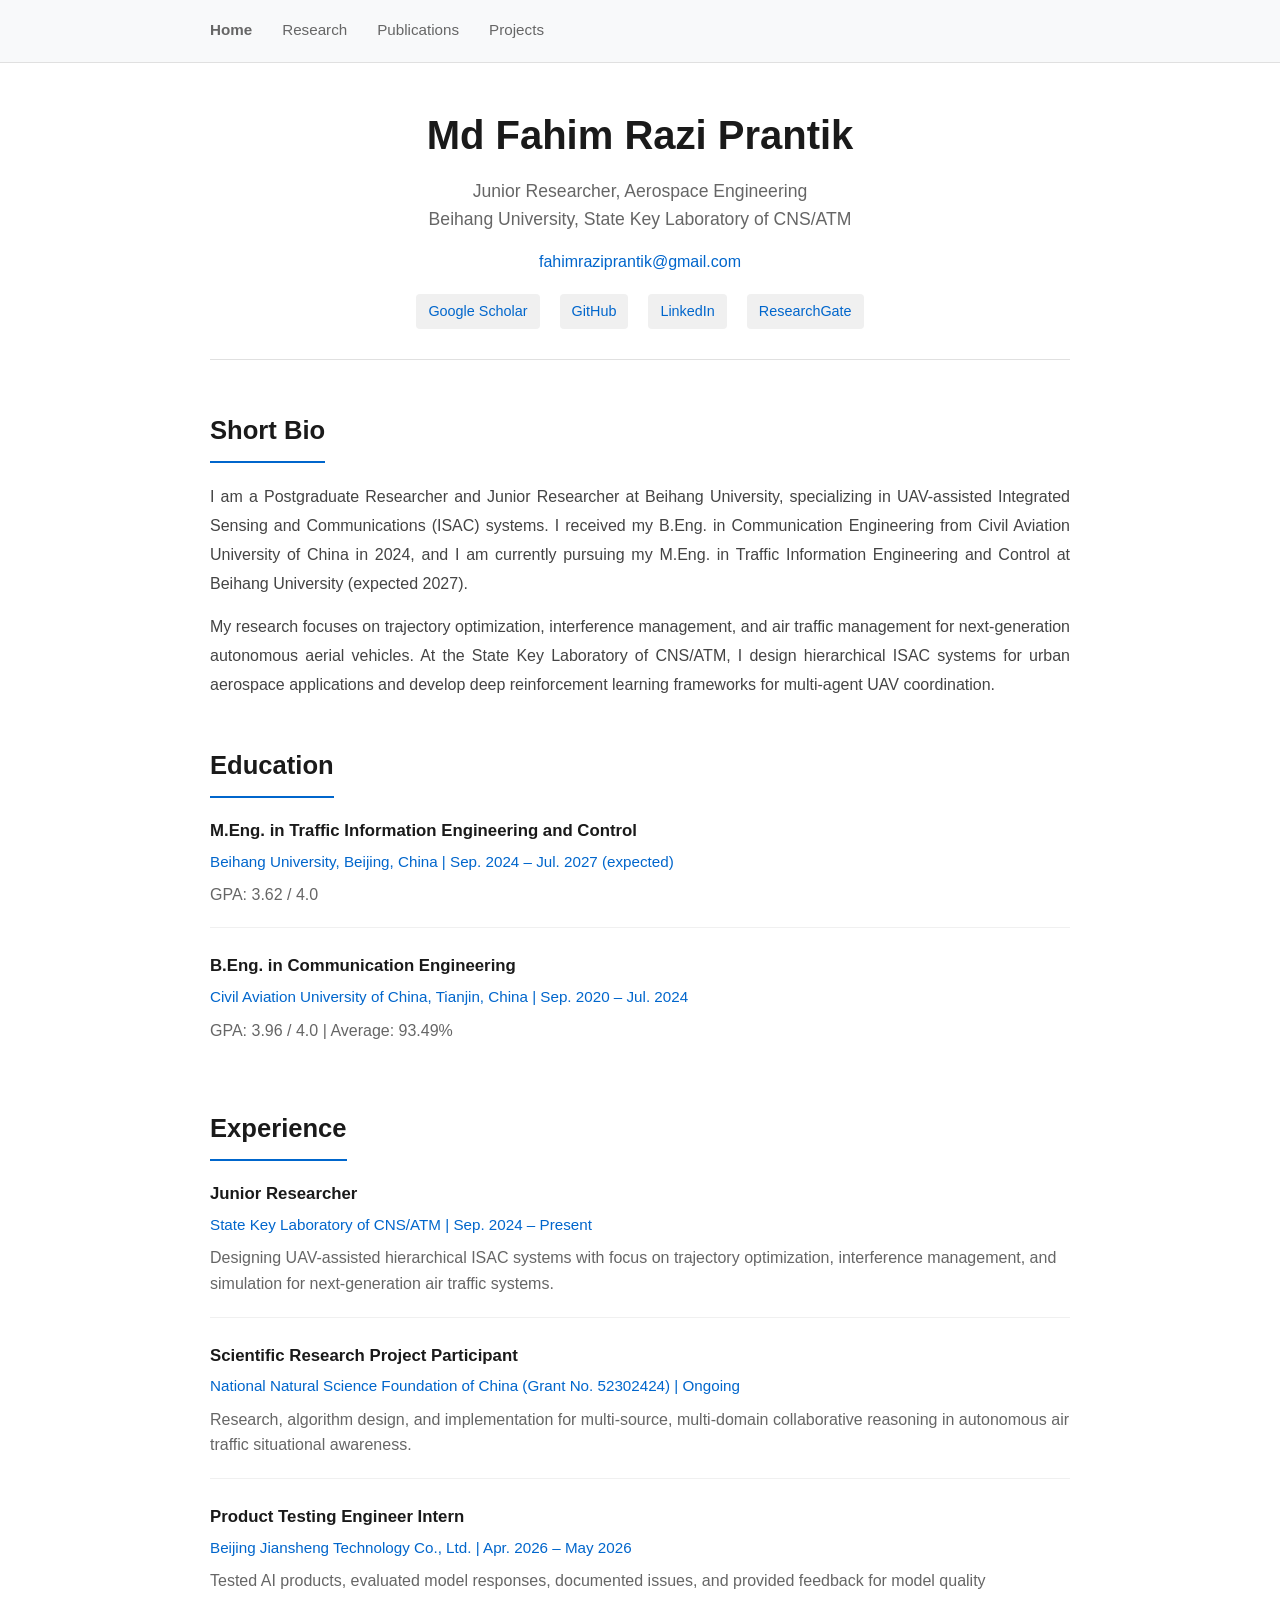
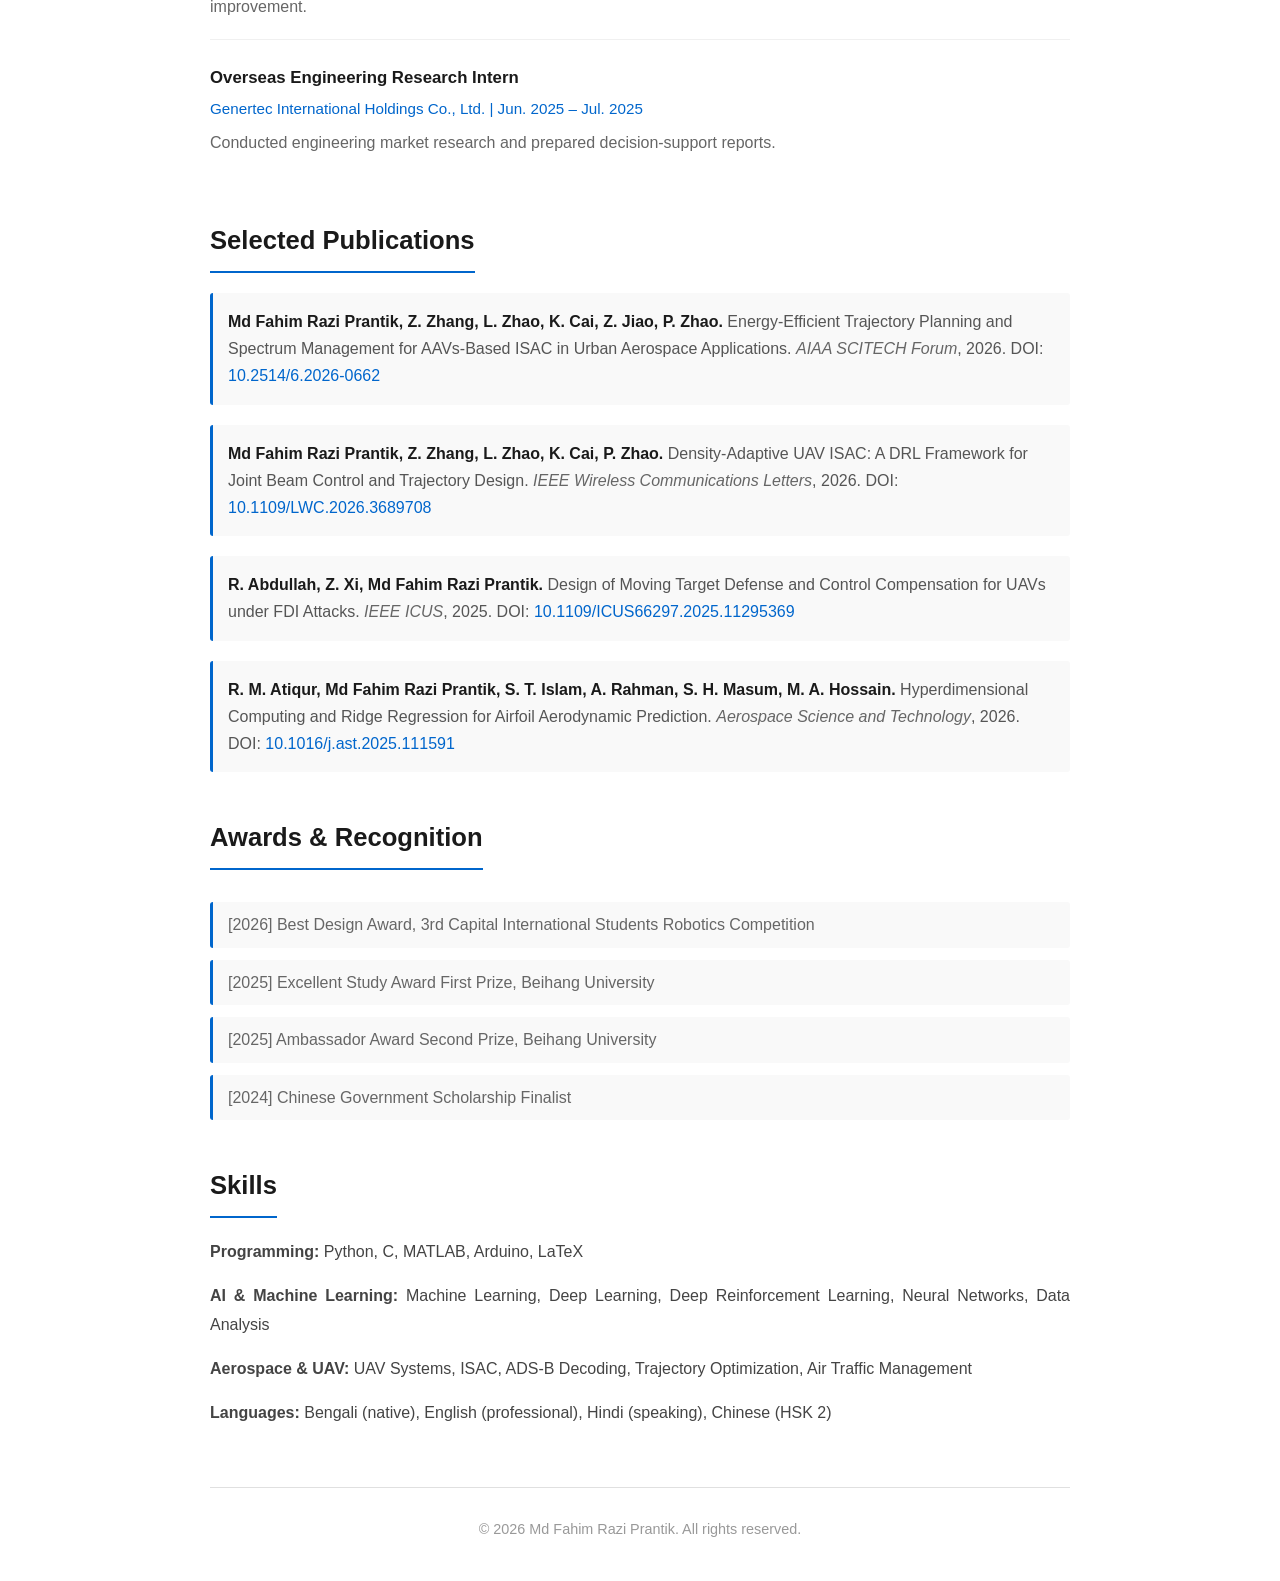
==== commit 1073c50b: "Simplify and optimize website performance" ====
--- a/index.html
+++ b/index.html
@@ -3,106 +3,116 @@
 <head>
     <meta charset="UTF-8">
     <meta name="viewport" content="width=device-width, initial-scale=1.0">
-    <title>Md Fahim Razi Prantik - Aerospace Researcher</title>
+    <meta name="description" content="Academic homepage of Md Fahim Razi Prantik, Aerospace Researcher at Beihang University">
+    <title>Md Fahim Razi Prantik — Aerospace Researcher</title>
     <link rel="stylesheet" href="style.css">
 </head>
 <body>
-    <!-- Navigation -->
     <nav class="navbar">
-        <div class="nav-container">
-            <a href="index.html" class="nav-brand">Home</a>
-            <a href="research.html" class="nav-item">Research</a>
-            <a href="publications.html" class="nav-item">Publications</a>
-            <a href="projects.html" class="nav-item">Projects</a>
+        <div class="nav-content">
+            <a href="index.html" class="nav-home">Home</a>
+            <a href="research.html">Research</a>
+            <a href="publications.html">Publications</a>
+            <a href="projects.html">Projects</a>
         </div>
     </nav>
 
-    <div class="main-container">
-        <!-- Sidebar with Profile -->
-        <aside class="sidebar">
-            <img src="profile.jpg" alt="Md Fahim Razi Prantik" class="profile-image">
+    <main class="container">
+        <header class="header">
             <h1>Md Fahim Razi Prantik</h1>
-            <p class="position">Junior Researcher<br>Aerospace Engineering</p>
-            <div class="contact-section">
-                <p><strong>Beihang University</strong><br>State Key Laboratory of CNS/ATM<br>Beijing, China</p>
-                <p><a href="mailto:fahimraziprantik@gmail.com">fahimraziprantik@gmail.com</a></p>
-            </div>
-            <div class="social-links">
+            <p class="subtitle">Junior Researcher, Aerospace Engineering<br>
+            Beihang University, State Key Laboratory of CNS/ATM</p>
+            <p class="email"><a href="mailto:fahimraziprantik@gmail.com">fahimraziprantik@gmail.com</a></p>
+            <div class="social">
                 <a href="https://scholar.google.com" target="_blank">Google Scholar</a>
                 <a href="https://github.com/La-qi" target="_blank">GitHub</a>
                 <a href="https://www.linkedin.com/in/fahimraziprantik" target="_blank">LinkedIn</a>
                 <a href="https://www.researchgate.net" target="_blank">ResearchGate</a>
             </div>
-        </aside>
+        </header>
 
-        <!-- Main Content -->
-        <main class="content">
-            <section id="bio">
-                <h2>Short Bio</h2>
-                <p>I am a Postgraduate Researcher and Junior Researcher at <strong>Beihang University</strong>, specializing in UAV-assisted Integrated Sensing and Communications (ISAC) systems. I received my B.Eng. in Communication Engineering from <strong>Civil Aviation University of China</strong> in 2024, and I am currently pursuing my M.Eng. in Traffic Information Engineering and Control at <strong>Beihang University</strong> (expected 2027).</p>
-                
-                <p>My research focuses on trajectory optimization, interference management, and air traffic management for next-generation autonomous aerial vehicles. At the <strong>State Key Laboratory of CNS/ATM</strong>, I design hierarchical ISAC systems for urban aerospace applications and develop deep reinforcement learning frameworks for multi-agent UAV coordination.</p>
-            </section>
+        <section class="content">
+            <h2>Short Bio</h2>
+            <p>I am a Postgraduate Researcher and Junior Researcher at Beihang University, specializing in UAV-assisted Integrated Sensing and Communications (ISAC) systems. I received my B.Eng. in Communication Engineering from Civil Aviation University of China in 2024, and I am currently pursuing my M.Eng. in Traffic Information Engineering and Control at Beihang University (expected 2027).</p>
 
-            <section id="education">
-                <h2>Education</h2>
-                <ul class="education-list">
-                    <li>
-                        <strong>M.Eng. in Traffic Information Engineering and Control</strong><br>
-                        <em>Beihang University</em>, Beijing, China | Sep. 2024 – Jul. 2027 (expected)<br>
-                        GPA: 3.62 / 4.0
-                    </li>
-                    <li>
-                        <strong>B.Eng. in Communication Engineering</strong><br>
-                        <em>Civil Aviation University of China</em>, Tianjin, China | Sep. 2020 – Jul. 2024<br>
-                        GPA: 3.96 / 4.0 | Average: 93.49%
-                    </li>
-                </ul>
-            </section>
+            <p>My research focuses on trajectory optimization, interference management, and air traffic management for next-generation autonomous aerial vehicles. At the State Key Laboratory of CNS/ATM, I design hierarchical ISAC systems for urban aerospace applications and develop deep reinforcement learning frameworks for multi-agent UAV coordination.</p>
+        </section>
 
-            <section id="experience">
-                <h2>Research & Experience</h2>
-                <ul class="experience-list">
-                    <li>
-                        <strong>Junior Researcher</strong><br>
-                        <em>State Key Laboratory of CNS/ATM</em> | Sep. 2024 – Present<br>
-                        Designing UAV-assisted hierarchical ISAC systems with focus on trajectory optimization, interference management, and simulation for next-generation air traffic systems.
-                    </li>
-                    <li>
-                        <strong>Scientific Research Project Participant</strong><br>
-                        <em>National Natural Science Foundation of China</em> (Grant No. 52302424) | Ongoing<br>
-                        Research, algorithm design, and implementation for multi-source, multi-domain collaborative reasoning in autonomous air traffic situational awareness.
-                    </li>
-                    <li>
-                        <strong>Product Testing Engineer Intern</strong><br>
-                        <em>Beijing Jiansheng Technology Co., Ltd.</em> | Apr. 2026 – May 2026<br>
-                        Tested AI products, evaluated model responses, documented issues, and provided feedback for model quality improvement.
-                    </li>
-                    <li>
-                        <strong>Overseas Engineering Research Intern</strong><br>
-                        <em>Genertec International Holdings Co., Ltd.</em> | Jun. 2025 – Jul. 2025<br>
-                        Conducted engineering market research and prepared decision-support reports.
-                    </li>
-                </ul>
-            </section>
+        <section class="content">
+            <h2>Education</h2>
+            <div class="entry">
+                <p class="entry-title">M.Eng. in Traffic Information Engineering and Control</p>
+                <p class="entry-info">Beihang University, Beijing, China | Sep. 2024 – Jul. 2027 (expected)</p>
+                <p class="entry-detail">GPA: 3.62 / 4.0</p>
+            </div>
+            <div class="entry">
+                <p class="entry-title">B.Eng. in Communication Engineering</p>
+                <p class="entry-info">Civil Aviation University of China, Tianjin, China | Sep. 2020 – Jul. 2024</p>
+                <p class="entry-detail">GPA: 3.96 / 4.0 | Average: 93.49%</p>
+            </div>
+        </section>
 
-            <section id="awards">
-                <h2>Awards & Recognition</h2>
-                <ul class="awards-list">
-                    <li>[2026] Best Design Award, 3rd Capital International Students Robotics Competition</li>
-                    <li>[2025] Excellent Study Award First Prize, Beihang University</li>
-                    <li>[2025] Ambassador Award Second Prize, Beihang University</li>
-                    <li>[2024] Chinese Government Scholarship Finalist</li>
-                </ul>
-            </section>
+        <section class="content">
+            <h2>Experience</h2>
+            <div class="entry">
+                <p class="entry-title">Junior Researcher</p>
+                <p class="entry-info">State Key Laboratory of CNS/ATM | Sep. 2024 – Present</p>
+                <p class="entry-detail">Designing UAV-assisted hierarchical ISAC systems with focus on trajectory optimization, interference management, and simulation for next-generation air traffic systems.</p>
+            </div>
+            <div class="entry">
+                <p class="entry-title">Scientific Research Project Participant</p>
+                <p class="entry-info">National Natural Science Foundation of China (Grant No. 52302424) | Ongoing</p>
+                <p class="entry-detail">Research, algorithm design, and implementation for multi-source, multi-domain collaborative reasoning in autonomous air traffic situational awareness.</p>
+            </div>
+            <div class="entry">
+                <p class="entry-title">Product Testing Engineer Intern</p>
+                <p class="entry-info">Beijing Jiansheng Technology Co., Ltd. | Apr. 2026 – May 2026</p>
+                <p class="entry-detail">Tested AI products, evaluated model responses, documented issues, and provided feedback for model quality improvement.</p>
+            </div>
+            <div class="entry">
+                <p class="entry-title">Overseas Engineering Research Intern</p>
+                <p class="entry-info">Genertec International Holdings Co., Ltd. | Jun. 2025 – Jul. 2025</p>
+                <p class="entry-detail">Conducted engineering market research and prepared decision-support reports.</p>
+            </div>
+        </section>
 
-            <section id="footer">
-                <p style="text-align: center; color: #888; font-size: 0.9em; margin-top: 40px;">
-                    © 2026 Md Fahim Razi Prantik. All rights reserved.<br>
-                    Page template inspired by <a href="https://liuziwei7.github.io/" target="_blank">Ziwei Liu</a>.
-                </p>
-            </section>
-        </main>
-    </div>
+        <section class="content">
+            <h2>Selected Publications</h2>
+            <div class="publication">
+                <p><strong>Md Fahim Razi Prantik, Z. Zhang, L. Zhao, K. Cai, Z. Jiao, P. Zhao.</strong> Energy-Efficient Trajectory Planning and Spectrum Management for AAVs-Based ISAC in Urban Aerospace Applications. <em>AIAA SCITECH Forum</em>, 2026. DOI: <a href="https://doi.org/10.2514/6.2026-0662" target="_blank">10.2514/6.2026-0662</a></p>
+            </div>
+            <div class="publication">
+                <p><strong>Md Fahim Razi Prantik, Z. Zhang, L. Zhao, K. Cai, P. Zhao.</strong> Density-Adaptive UAV ISAC: A DRL Framework for Joint Beam Control and Trajectory Design. <em>IEEE Wireless Communications Letters</em>, 2026. DOI: <a href="https://doi.org/10.1109/LWC.2026.3689708" target="_blank">10.1109/LWC.2026.3689708</a></p>
+            </div>
+            <div class="publication">
+                <p><strong>R. Abdullah, Z. Xi, Md Fahim Razi Prantik.</strong> Design of Moving Target Defense and Control Compensation for UAVs under FDI Attacks. <em>IEEE ICUS</em>, 2025. DOI: <a href="https://doi.org/10.1109/ICUS66297.2025.11295369" target="_blank">10.1109/ICUS66297.2025.11295369</a></p>
+            </div>
+            <div class="publication">
+                <p><strong>R. M. Atiqur, Md Fahim Razi Prantik, S. T. Islam, A. Rahman, S. H. Masum, M. A. Hossain.</strong> Hyperdimensional Computing and Ridge Regression for Airfoil Aerodynamic Prediction. <em>Aerospace Science and Technology</em>, 2026. DOI: <a href="https://doi.org/10.1016/j.ast.2025.111591" target="_blank">10.1016/j.ast.2025.111591</a></p>
+            </div>
+        </section>
+
+        <section class="content">
+            <h2>Awards & Recognition</h2>
+            <ul class="award-list">
+                <li>[2026] Best Design Award, 3rd Capital International Students Robotics Competition</li>
+                <li>[2025] Excellent Study Award First Prize, Beihang University</li>
+                <li>[2025] Ambassador Award Second Prize, Beihang University</li>
+                <li>[2024] Chinese Government Scholarship Finalist</li>
+            </ul>
+        </section>
+
+        <section class="content">
+            <h2>Skills</h2>
+            <p><strong>Programming:</strong> Python, C, MATLAB, Arduino, LaTeX</p>
+            <p><strong>AI & Machine Learning:</strong> Machine Learning, Deep Learning, Deep Reinforcement Learning, Neural Networks, Data Analysis</p>
+            <p><strong>Aerospace & UAV:</strong> UAV Systems, ISAC, ADS-B Decoding, Trajectory Optimization, Air Traffic Management</p>
+            <p><strong>Languages:</strong> Bengali (native), English (professional), Hindi (speaking), Chinese (HSK 2)</p>
+        </section>
+
+        <footer class="footer">
+            <p>© 2026 Md Fahim Razi Prantik. All rights reserved.</p>
+        </footer>
+    </main>
 </body>
 </html>
--- a/style.css
+++ b/style.css
@@ -1,313 +1,305 @@
-/* Reset and Base Styles */
+/* Base Styles */
 * {
     margin: 0;
     padding: 0;
     box-sizing: border-box;
 }
 
+html {
+    scroll-behavior: smooth;
+}
+
 body {
-    font-family: 'Segoe UI', Tahoma, Geneva, Verdana, sans-serif;
+    font-family: -apple-system, BlinkMacSystemFont, 'Segoe UI', Roboto, Oxygen, Ubuntu, Cantarell, sans-serif;
     line-height: 1.6;
     color: #333;
-    background-color: #fff;
+    background-color: #ffffff;
 }
 
 a {
     color: #0066cc;
     text-decoration: none;
-    transition: color 0.3s ease;
+    transition: color 0.2s ease;
 }
 
 a:hover {
     color: #0052a3;
-}
-
-/* Navigation Bar */
+    text-decoration: underline;
+}
+
+/* Navigation */
 .navbar {
-    background-color: #f5f5f5;
-    border-bottom: 1px solid #ddd;
-    padding: 0;
+    background-color: #f8f9fa;
+    border-bottom: 1px solid #e0e0e0;
     position: sticky;
     top: 0;
-    z-index: 1000;
-}
-
-.nav-container {
-    max-width: 1200px;
+    z-index: 100;
+    padding: 0;
+}
+
+.nav-content {
+    max-width: 900px;
     margin: 0 auto;
     display: flex;
     align-items: center;
-    padding: 0 20px;
-}
-
-.nav-brand {
+    padding: 14px 20px;
+    gap: 30px;
+}
+
+.nav-home {
     font-weight: 600;
+    color: #333;
+    font-size: 1.05em;
+}
+
+.nav-content a {
+    color: #666;
+    font-size: 0.95em;
+    padding: 4px 0;
+    border-bottom: 2px solid transparent;
+    transition: all 0.2s ease;
+}
+
+.nav-content a:hover {
+    color: #0066cc;
+    border-bottom-color: #0066cc;
+    text-decoration: none;
+}
+
+/* Container */
+.container {
+    max-width: 900px;
+    margin: 0 auto;
+    padding: 40px 20px;
+}
+
+/* Header */
+.header {
+    margin-bottom: 50px;
+    padding-bottom: 30px;
+    border-bottom: 1px solid #e0e0e0;
+    text-align: center;
+}
+
+.header h1 {
+    font-size: 2.5em;
+    margin-bottom: 10px;
+    color: #1a1a1a;
+    font-weight: 600;
+}
+
+.subtitle {
     font-size: 1.1em;
-    color: #333;
-    padding: 12px 0;
-    margin-right: 30px;
-    border-right: 1px solid #ddd;
-    padding-right: 30px;
-}
-
-.nav-item {
-    padding: 12px 15px;
-    color: #333;
-    font-size: 0.95em;
-    transition: background-color 0.3s ease;
-}
-
-.nav-item:hover {
-    background-color: #eee;
-    text-decoration: none;
-}
-
-/* Main Container - Two Column Layout */
-.main-container {
-    max-width: 1200px;
-    margin: 0 auto;
+    color: #666;
+    margin-bottom: 15px;
+    line-height: 1.6;
+}
+
+.email {
+    font-size: 1em;
+    margin: 15px 0;
+}
+
+.email a {
+    color: #0066cc;
+}
+
+.social {
+    margin-top: 20px;
     display: flex;
-    padding: 30px 20px;
-    gap: 50px;
-}
-
-/* Sidebar */
-.sidebar {
-    flex: 0 0 280px;
-    position: sticky;
-    top: 60px;
-    height: fit-content;
-    text-align: center;
-}
-
-.profile-image {
-    width: 200px;
-    height: 200px;
-    border-radius: 50%;
-    object-fit: cover;
-    margin-bottom: 20px;
-    border: 2px solid #eee;
-}
-
-.sidebar h1 {
-    font-size: 1.8em;
-    margin: 15px 0 10px;
-    color: #1a1a1a;
-}
-
-.position {
-    font-size: 1em;
-    color: #666;
-    margin-bottom: 25px;
-    line-height: 1.4;
-}
-
-.contact-section {
-    text-align: center;
-    margin: 25px 0;
-    font-size: 0.9em;
-    color: #666;
-}
-
-.contact-section p {
-    margin: 10px 0;
-}
-
-.contact-section a {
-    color: #0066cc;
-}
-
-.social-links {
-    display: flex;
-    flex-direction: column;
-    gap: 8px;
-    margin-top: 20px;
-}
-
-.social-links a {
-    display: block;
-    padding: 8px 12px;
-    background-color: #f5f5f5;
+    gap: 20px;
+    justify-content: center;
+    flex-wrap: wrap;
+}
+
+.social a {
+    padding: 6px 12px;
+    background-color: #f0f0f0;
     border-radius: 4px;
     font-size: 0.9em;
-    transition: background-color 0.3s ease;
-}
-
-.social-links a:hover {
-    background-color: #e8e8e8;
+    transition: background-color 0.2s ease;
+}
+
+.social a:hover {
+    background-color: #e0e0e0;
     text-decoration: none;
 }
 
-/* Main Content */
+/* Content Sections */
 .content {
-    flex: 1;
-    min-width: 0;
+    margin-bottom: 45px;
 }
 
 .content h2 {
-    font-size: 1.5em;
-    margin-top: 30px;
-    margin-bottom: 15px;
+    font-size: 1.6em;
+    margin-bottom: 20px;
     color: #1a1a1a;
     padding-bottom: 10px;
-    border-bottom: 2px solid #f0f0f0;
-}
-
-.content section {
-    margin-bottom: 30px;
-}
-
-.content > section:first-child h2 {
-    margin-top: 0;
-}
-
-/* Bio Section */
-#bio p {
+    border-bottom: 2px solid #0066cc;
+    display: inline-block;
+}
+
+.content > p {
     text-align: justify;
     line-height: 1.8;
     margin-bottom: 15px;
     color: #444;
 }
 
-/* Education List */
-.education-list {
-    list-style: none;
-    padding: 0;
-}
-
-.education-list li {
+/* Entry (Education, Experience) */
+.entry {
     margin-bottom: 25px;
     padding-bottom: 20px;
     border-bottom: 1px solid #f0f0f0;
 }
 
-.education-list li:last-child {
+.entry:last-child {
     border-bottom: none;
 }
 
-.education-list strong {
+.entry-title {
+    font-weight: 600;
+    color: #1a1a1a;
     font-size: 1.05em;
+    margin-bottom: 5px;
+}
+
+.entry-info {
+    color: #0066cc;
+    font-size: 0.95em;
+    margin-bottom: 8px;
+}
+
+.entry-detail {
+    color: #666;
+    line-height: 1.6;
+    margin: 0;
+}
+
+/* Publications */
+.publication {
+    margin-bottom: 20px;
+    padding: 15px;
+    background-color: #f9f9f9;
+    border-left: 3px solid #0066cc;
+    border-radius: 3px;
+}
+
+.publication p {
+    margin: 0;
+    color: #555;
+    line-height: 1.7;
+}
+
+.publication strong {
     color: #1a1a1a;
 }
 
-.education-list em {
-    color: #0066cc;
-    font-style: italic;
-}
-
-.education-list em + b,
-.education-list em + br + br + b {
-    color: #666;
-    font-size: 0.9em;
-}
-
-/* Experience List */
-.experience-list {
+.publication em {
+    color: #666;
+}
+
+.publication a {
+    color: #0066cc;
+}
+
+/* Award List */
+.award-list {
     list-style: none;
     padding: 0;
-}
-
-.experience-list li {
-    margin-bottom: 25px;
-    padding-bottom: 20px;
-    border-bottom: 1px solid #f0f0f0;
-}
-
-.experience-list li:last-child {
-    border-bottom: none;
-}
-
-.experience-list strong {
-    font-size: 1.05em;
-    color: #1a1a1a;
-    display: block;
-    margin-bottom: 5px;
-}
-
-.experience-list em {
-    color: #0066cc;
-    font-style: italic;
-    display: block;
-    font-size: 0.95em;
-    margin-bottom: 8px;
-}
-
-.experience-list li > *:last-child {
-    color: #666;
-    line-height: 1.6;
-}
-
-/* Awards List */
-.awards-list {
-    list-style: none;
-    padding: 0;
-}
-
-.awards-list li {
+    margin: 0;
+}
+
+.award-list li {
     margin: 12px 0;
     padding: 10px 15px;
     background-color: #f9f9f9;
     border-left: 3px solid #0066cc;
     color: #666;
+    border-radius: 3px;
+}
+
+/* Footer */
+.footer {
+    text-align: center;
+    margin-top: 60px;
+    padding-top: 30px;
+    border-top: 1px solid #e0e0e0;
+    color: #999;
+    font-size: 0.9em;
+}
+
+.footer p {
+    margin: 0;
 }
 
 /* Responsive Design */
-@media (max-width: 900px) {
-    .main-container {
+@media (max-width: 768px) {
+    .container {
+        padding: 20px 15px;
+    }
+
+    .header h1 {
+        font-size: 1.8em;
+    }
+
+    .subtitle {
+        font-size: 0.95em;
+    }
+
+    .nav-content {
+        gap: 15px;
+        padding: 12px 15px;
+    }
+
+    .social {
+        gap: 10px;
+    }
+
+    .social a {
+        padding: 5px 10px;
+        font-size: 0.85em;
+    }
+
+    .content h2 {
+        font-size: 1.3em;
+    }
+}
+
+@media (max-width: 480px) {
+    .container {
+        padding: 15px 10px;
+    }
+
+    .header h1 {
+        font-size: 1.5em;
+    }
+
+    .subtitle {
+        font-size: 0.9em;
+    }
+
+    .nav-content {
+        flex-wrap: wrap;
+        gap: 10px;
+    }
+
+    .nav-content a {
+        font-size: 0.8em;
+        padding: 4px 8px;
+    }
+
+    .social {
         flex-direction: column;
-        gap: 30px;
-    }
-
-    .sidebar {
-        position: static;
-        flex: 1;
-        border-bottom: 2px solid #f0f0f0;
-        padding-bottom: 30px;
-    }
-
-    .profile-image {
-        width: 150px;
-        height: 150px;
-    }
-}
-
-@media (max-width: 600px) {
-    .main-container {
-        padding: 15px 10px;
-    }
-
-    .nav-container {
-        flex-wrap: wrap;
-        padding: 0 10px;
-    }
-
-    .nav-brand {
-        margin-right: 15px;
-        padding-right: 15px;
-        flex: 0 0 auto;
-    }
-
-    .nav-item {
-        padding: 10px 8px;
-        font-size: 0.85em;
-    }
-
-    .sidebar h1 {
-        font-size: 1.4em;
-    }
-
-    .profile-image {
-        width: 120px;
-        height: 120px;
+        gap: 8px;
+    }
+
+    .social a {
+        display: block;
+        text-align: center;
     }
 
     .content h2 {
         font-size: 1.2em;
     }
-
-    .education-list li,
-    .experience-list li {
-        margin-bottom: 15px;
-        padding-bottom: 15px;
-    }
-}
+}
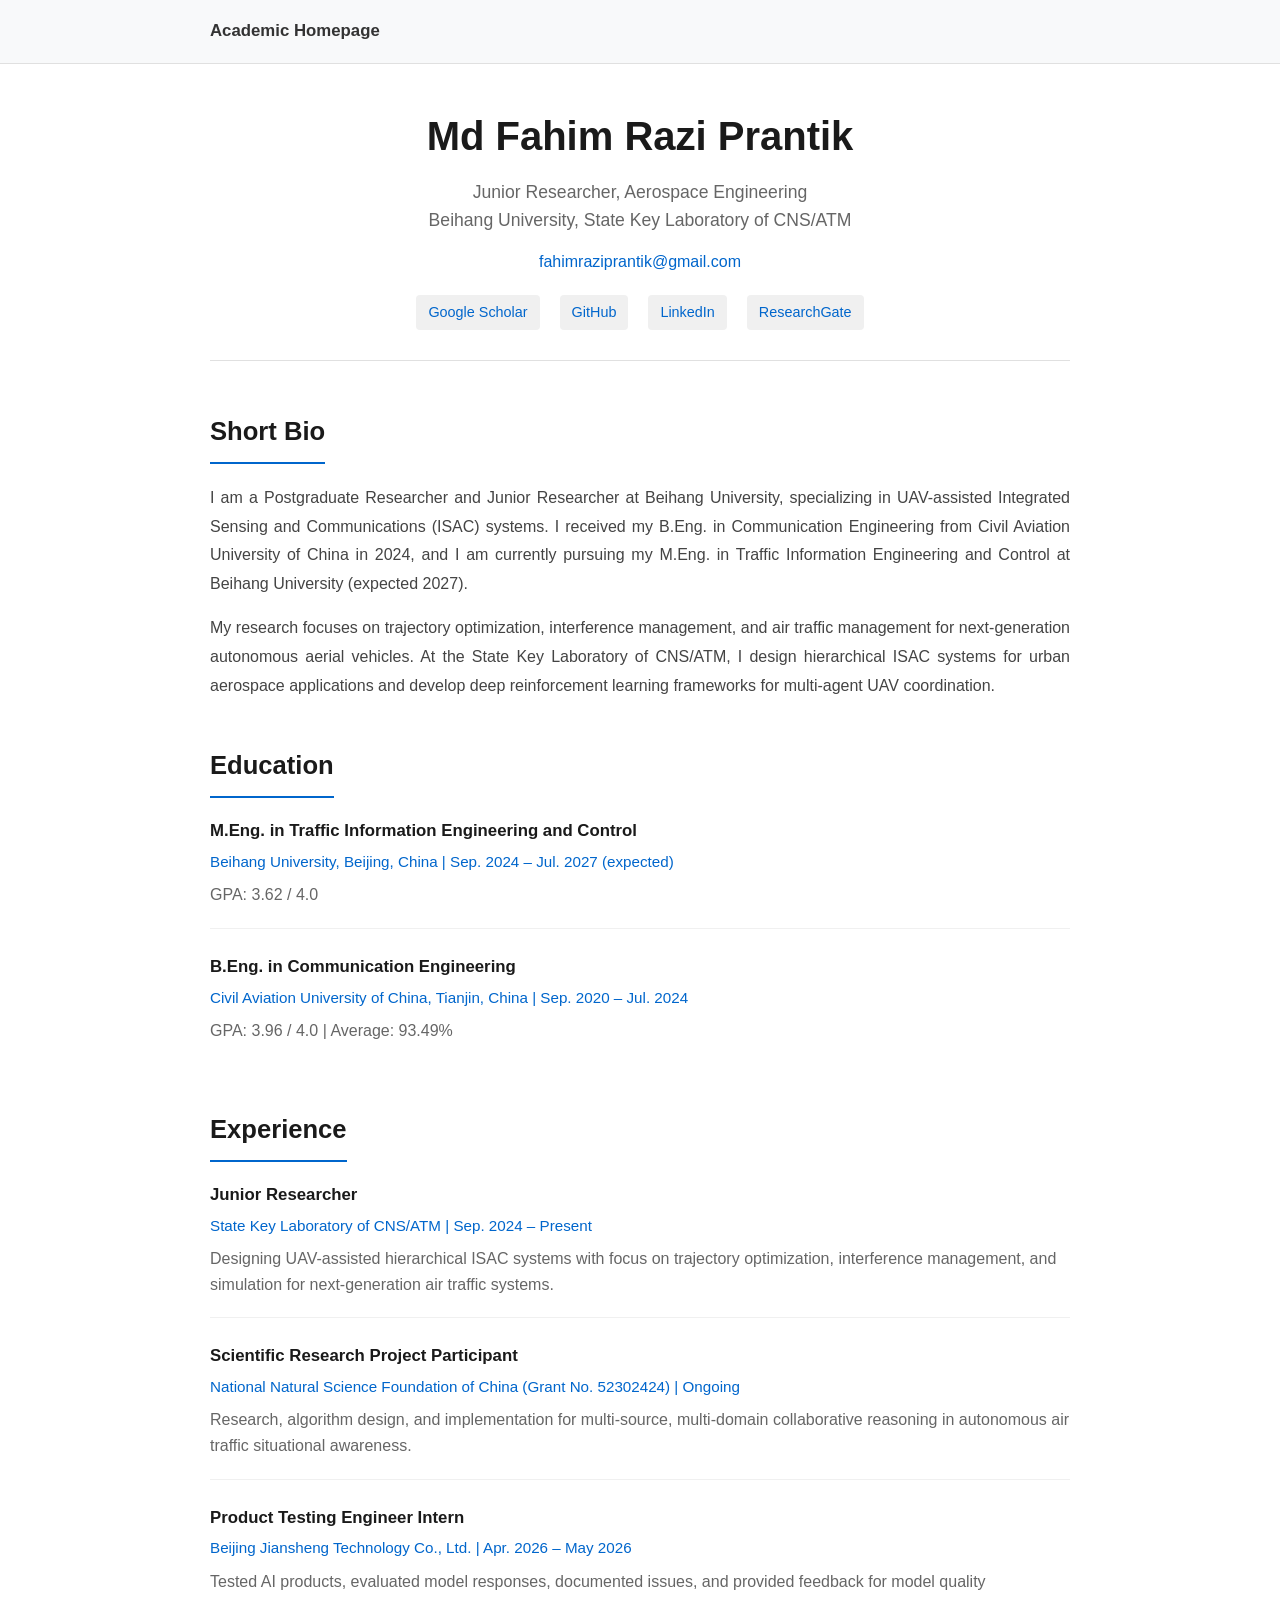
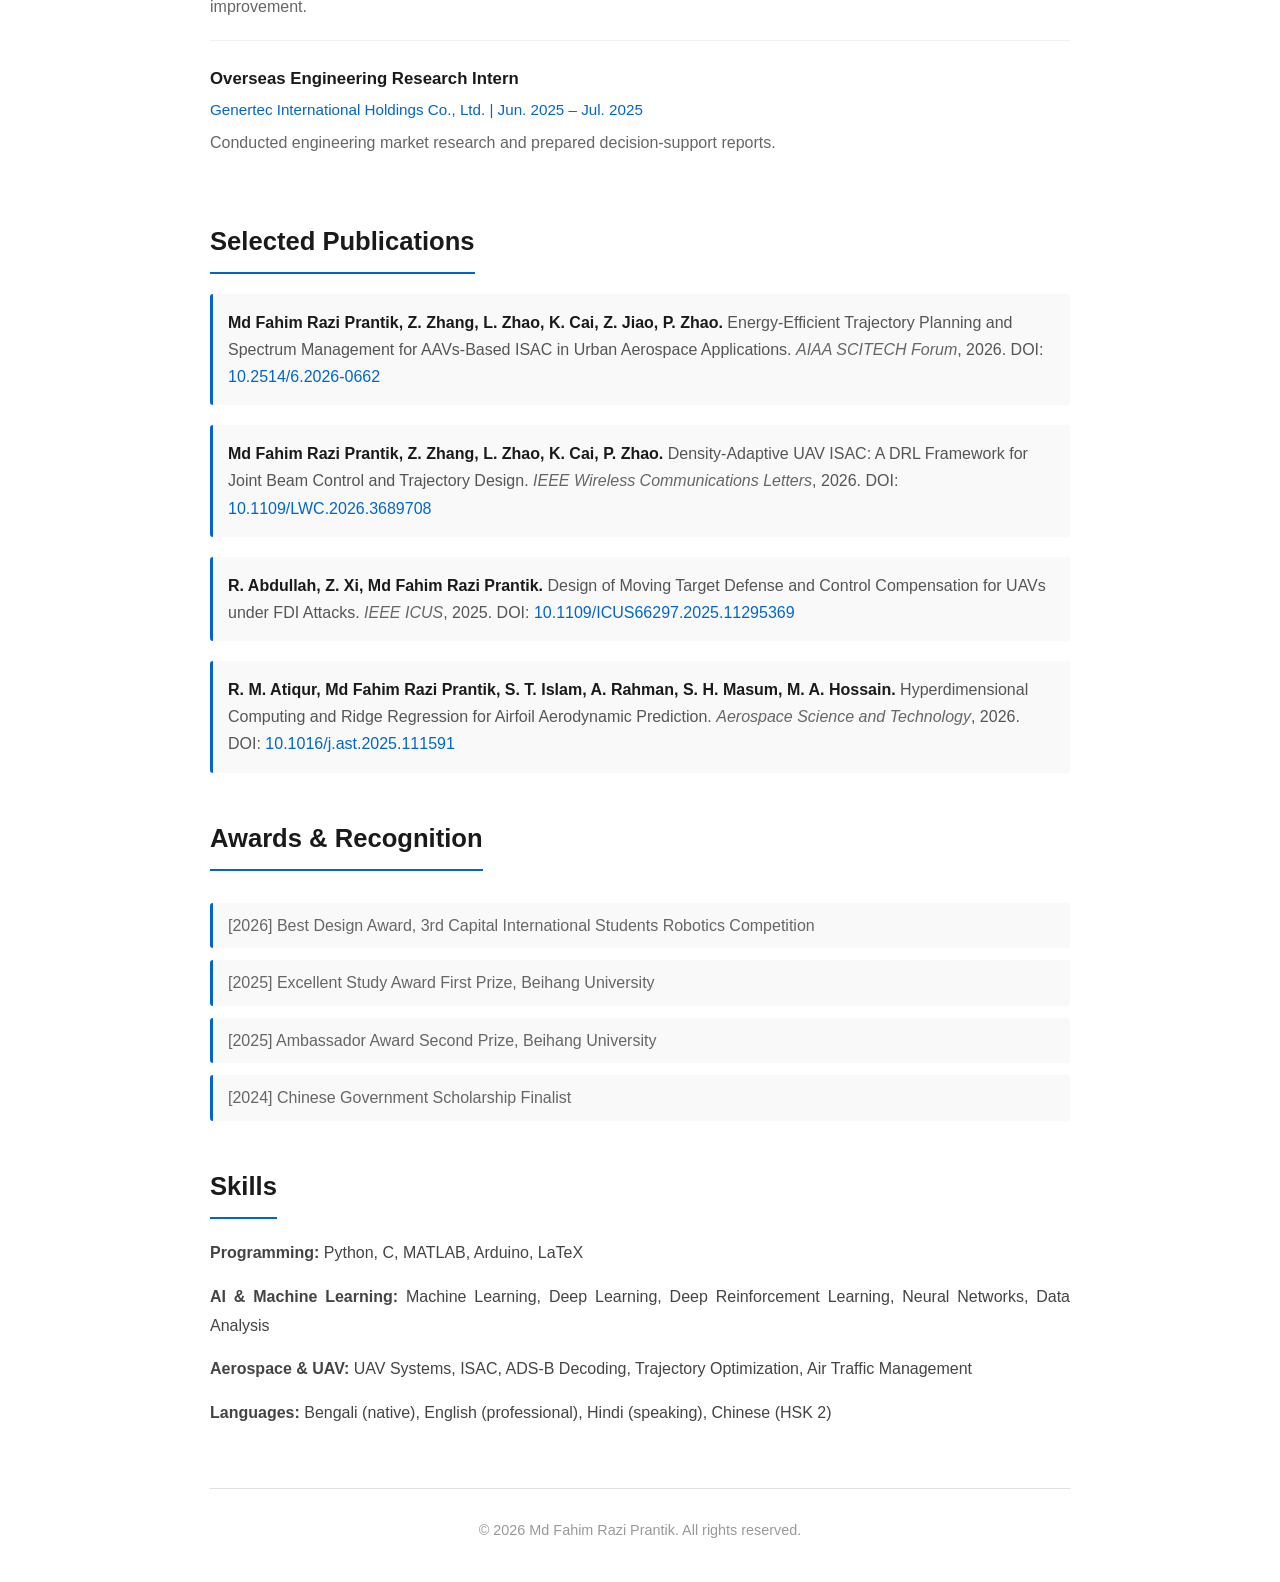
==== commit 89bbdf42: "Fix navigation and styling" ====
--- a/index.html
+++ b/index.html
@@ -10,10 +10,7 @@
 <body>
     <nav class="navbar">
         <div class="nav-content">
-            <a href="index.html" class="nav-home">Home</a>
-            <a href="research.html">Research</a>
-            <a href="publications.html">Publications</a>
-            <a href="projects.html">Projects</a>
+            <a href="index.html" class="nav-home">Academic Homepage</a>
         </div>
     </nav>
 
--- a/style.css
+++ b/style.css
@@ -50,19 +50,11 @@
     font-weight: 600;
     color: #333;
     font-size: 1.05em;
-}
-
-.nav-content a {
-    color: #666;
-    font-size: 0.95em;
     padding: 4px 0;
-    border-bottom: 2px solid transparent;
-    transition: all 0.2s ease;
-}
-
-.nav-content a:hover {
-    color: #0066cc;
-    border-bottom-color: #0066cc;
+}
+
+.nav-home:hover {
+    color: #0066cc;
     text-decoration: none;
 }
 
